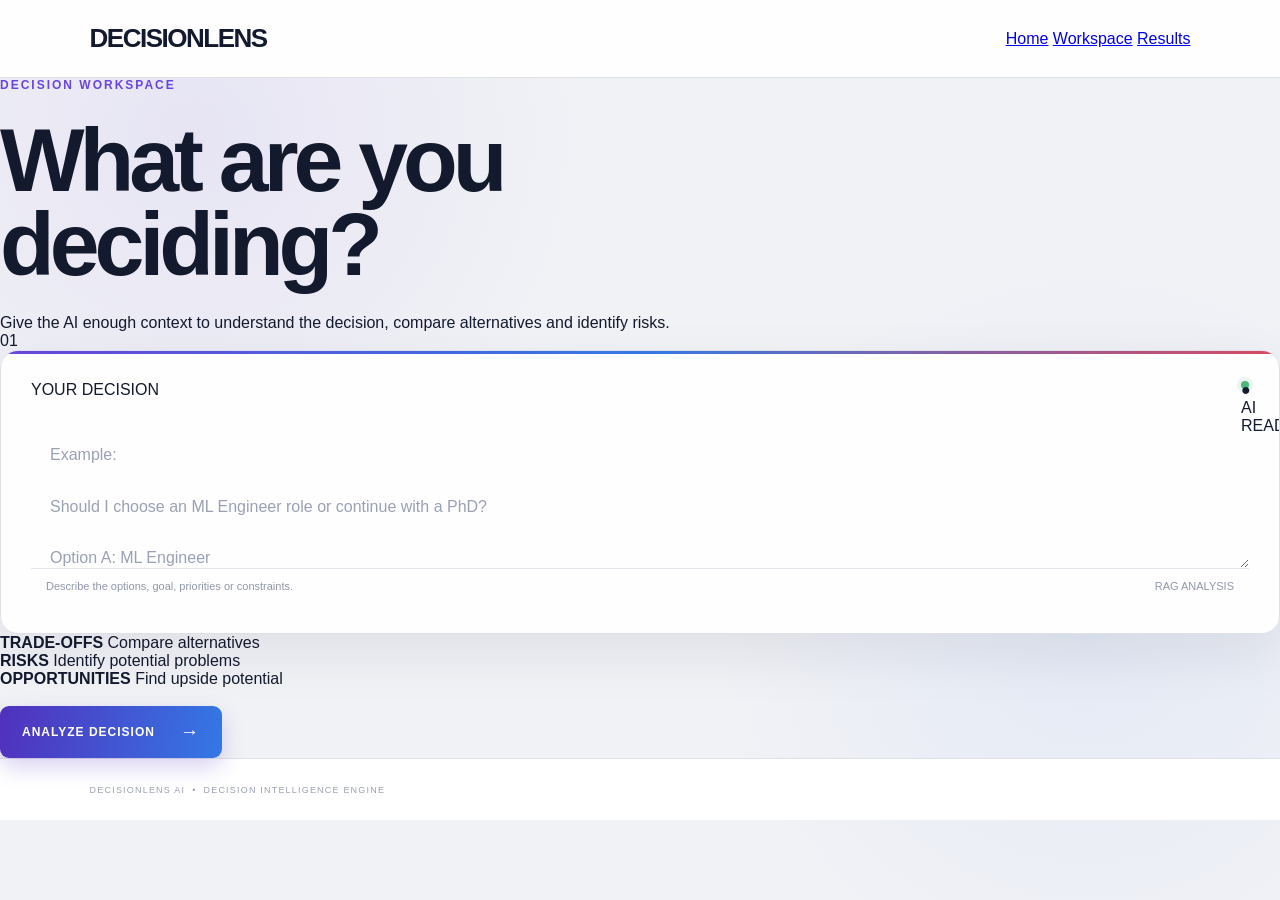
==== frontend/dashboard.html @ ddde876c "Create dashboard.html" ====
<!DOCTYPE html>
<html lang="en">
<head>
    <meta charset="UTF-8">
    <meta name="viewport" content="width=device-width, initial-scale=1.0">
    <title>Decision Workspace | DecisionLens</title>
    <link rel="stylesheet" href="style.css">
</head>

<body>

<nav class="navbar">
    <div class="brand">
        DECISION<span>LENS</span>
    </div>

    <div class="navlinks">
        <a href="/">Home</a>
        <a class="active" href="dashboard.html">Workspace</a>
        <a href="result.html">Results</a>
    </div>
</nav>


<main class="workspace">

    <div class="page-heading">
        <div>
            <div class="eyebrow">DECISION WORKSPACE</div>
            <h1>What are you deciding?</h1>
            <p>
                Give the AI enough context to understand the decision,
                compare alternatives and identify risks.
            </p>
        </div>

        <div class="step">
            01
        </div>
    </div>


    <div class="decision-card">

        <div class="card-top">
            <span>YOUR DECISION</span>
            <span class="status-dot">● AI READY</span>
        </div>

        <textarea
            id="decisionInput"
            placeholder="Example:

Should I choose an ML Engineer role or continue with a PhD?

Option A: ML Engineer
Option B: PhD

Goal: Long-term career growth
Priority: Salary + research opportunities
Constraint: Location"
        ></textarea>

        <div class="input-footer">
            <span>
                Describe the options, goal, priorities or constraints.
            </span>

            <span>
                RAG ANALYSIS
            </span>
        </div>

    </div>


    <div class="analysis-options">

        <div class="mini-card">
            <strong>TRADE-OFFS</strong>
            <span>Compare alternatives</span>
        </div>

        <div class="mini-card">
            <strong>RISKS</strong>
            <span>Identify potential problems</span>
        </div>

        <div class="mini-card">
            <strong>OPPORTUNITIES</strong>
            <span>Find upside potential</span>
        </div>

    </div>


    <button id="analyzeBtn" class="analyze-btn">
        <span id="btnText">ANALYZE DECISION</span>
        <span class="arrow">→</span>
    </button>

    <div id="errorBox" class="error-box"></div>

</main>


<footer>
    DECISIONLENS AI <span>•</span> DECISION INTELLIGENCE ENGINE
</footer>


<script src="script.js"></script>

</body>
</html>
---- frontend/style.css ----
/* =========================================================
   DECISIONLENS AI
   DECISION INTELLIGENCE INTERFACE
========================================================= */

* {
    margin: 0;
    padding: 0;
    box-sizing: border-box;
}

:root {

    --ink: #141a2e;
    --ink-soft: #30384f;

    --purple: #6946d9;
    --purple-dark: #5130bd;

    --blue: #3478e5;
    --blue-light: #5d91ec;

    --red: #d84a62;

    --white: #ffffff;

    --bg: #f1f2f6;
    --bg-soft: #f7f7fa;

    --border: #dfe1e8;
    --muted: #7c8499;

}


/* =========================================================
   BODY
========================================================= */

body {

    min-height: 100vh;

    background:
        radial-gradient(
            circle at 15% 15%,
            rgba(105, 70, 217, 0.08),
            transparent 30%
        ),
        radial-gradient(
            circle at 85% 70%,
            rgba(52, 120, 229, 0.07),
            transparent 30%
        ),
        var(--bg);

    color: var(--ink);

    font-family:
        Inter,
        -apple-system,
        BlinkMacSystemFont,
        "Segoe UI",
        Arial,
        sans-serif;

}


/* =========================================================
   NAVBAR
========================================================= */

.navbar {

    height: 78px;

    display: flex;

    align-items: center;

    justify-content: space-between;

    padding: 0 7%;

    background: rgba(255,255,255,0.96);

    border-bottom: 1px solid var(--border);

}


.brand {

    font-size: 26px;

    font-weight: 900;

    letter-spacing: -1.5px;

}


.brand-dark {
    color: var(--ink);
}

.brand-purple {
    color: var(--purple);
}


.nav-status {

    display: flex;

    align-items: center;

    gap: 9px;

    font-size: 11px;

    font-weight: 700;

    letter-spacing: 1.5px;

    color: var(--muted);

}


.status-dot {

    width: 8px;
    height: 8px;

    border-radius: 50%;

    background: #4db87a;

    box-shadow:
        0 0 0 4px rgba(77,184,122,0.12);

}


/* =========================================================
   HERO
========================================================= */

.hero {

    min-height: calc(100vh - 140px);

    padding: 72px 7% 80px;

}


.hero-content {

    max-width: 1120px;

    margin: auto;

}


/* =========================================================
   EYEBROW
========================================================= */

.eyebrow {

    display: flex;

    align-items: center;

    gap: 12px;

    color: var(--purple);

    font-size: 12px;

    font-weight: 800;

    letter-spacing: 2px;

    margin-bottom: 26px;

}


.eyebrow-line {

    width: 24px;
    height: 2px;

    background: linear-gradient(
        90deg,
        var(--blue),
        var(--purple)
    );

}


/* =========================================================
   HERO TITLE
========================================================= */

h1 {

    font-size: clamp(58px, 7vw, 92px);

    line-height: 0.94;

    letter-spacing: -5px;

    font-weight: 900;

    max-width: 800px;

    margin-bottom: 28px;

}


h1 span {

    display: block;

    background:
        linear-gradient(
            100deg,
            var(--purple),
            var(--blue)
        );

    -webkit-background-clip: text;
    background-clip: text;

    color: transparent;

}


/* =========================================================
   DESCRIPTION
========================================================= */

.hero-description {

    max-width: 720px;

    font-size: 17px;

    line-height: 1.7;

    color: #697289;

    margin-bottom: 42px;

}


/* =========================================================
   DECISION CARD
========================================================= */

.decision-card {

    background: rgba(255,255,255,0.96);

    border: 1px solid var(--border);

    border-radius: 18px;

    padding: 30px;

    box-shadow:
        0 20px 55px rgba(24, 29, 48, 0.08);

    position: relative;

    overflow: hidden;

}


.decision-card::before {

    content: "";

    position: absolute;

    left: 0;
    top: 0;

    width: 100%;
    height: 3px;

    background:
        linear-gradient(
            90deg,
            var(--purple),
            var(--blue),
            var(--red)
        );

}


/* =========================================================
   CARD TOP
========================================================= */

.card-top {

    display: flex;

    justify-content: space-between;

    align-items: flex-start;

    margin-bottom: 24px;

}


.card-label {

    color: var(--purple);

    font-size: 10px;

    font-weight: 800;

    letter-spacing: 1.8px;

    margin-bottom: 7px;

}


.card-top h2 {

    font-size: 24px;

    letter-spacing: -0.6px;

}


.card-index {

    font-family: monospace;

    font-size: 13px;

    font-weight: 700;

    color: var(--blue);

    background: #eef3ff;

    padding: 8px 11px;

    border-radius: 7px;

}


/* =========================================================
   INPUT
========================================================= */

.input-wrapper {

    border: 1px solid #d8dbe5;

    border-radius: 12px;

    background: #fafafd;

    transition: 0.25s ease;

}


.input-wrapper:focus-within {

    border-color: var(--purple);

    box-shadow:
        0 0 0 4px rgba(105,70,217,0.09);

}


textarea {

    display: block;

    width: 100%;

    min-height: 145px;

    resize: vertical;

    border: none;

    outline: none;

    background: transparent;

    padding: 19px;

    color: var(--ink);

    font-family: inherit;

    font-size: 16px;

    line-height: 1.6;

}


textarea::placeholder {

    color: #9aa1b3;

}


.input-footer {

    display: flex;

    justify-content: space-between;

    align-items: center;

    padding: 11px 15px;

    border-top: 1px solid #e5e6ec;

    color: #9198aa;

    font-size: 11px;

}


.char-count {

    color: var(--purple);

    font-weight: 800;

    letter-spacing: 1px;

}


/* =========================================================
   ANALYZE BUTTON
========================================================= */

.analyze-btn {

    margin-top: 18px;

    border: none;

    border-radius: 9px;

    padding: 15px 22px;

    min-width: 190px;

    display: inline-flex;

    align-items: center;

    justify-content: space-between;

    gap: 25px;

    cursor: pointer;

    color: white;

    background:
        linear-gradient(
            100deg,
            var(--purple-dark),
            var(--blue)
        );

    font-size: 12px;

    font-weight: 800;

    letter-spacing: 1px;

    box-shadow:
        0 9px 22px rgba(81,48,189,0.22);

    transition:
        transform 0.2s ease,
        box-shadow 0.2s ease;

}


.analyze-btn:hover {

    transform: translateY(-2px);

    box-shadow:
        0 14px 30px rgba(81,48,189,0.3);

}


.analyze-btn .arrow {

    font-size: 19px;

    transition: transform 0.2s ease;

}


.analyze-btn:hover .arrow {

    transform: translateX(4px);

}


.analyze-btn.loading {

    opacity: 0.75;

    pointer-events: none;

}


/* =========================================================
   QUICK EXAMPLES
========================================================= */

.examples {

    display: flex;

    align-items: center;

    flex-wrap: wrap;

    gap: 8px;

    margin-top: 21px;

}


.examples-label {

    color: #8a91a2;

    font-size: 10px;

    font-weight: 800;

    letter-spacing: 1.2px;

    margin-right: 5px;

}


.examples button {

    border: 1px solid #dadce5;

    background: #f8f8fb;

    color: #4f566b;

    padding: 8px 12px;

    border-radius: 7px;

    cursor: pointer;

    font-family: inherit;

    font-size: 11px;

    font-weight: 600;

    transition: 0.2s ease;

}


.examples button:hover {

    border-color: var(--purple);

    color: var(--purple);

    background: #f4f0ff;

}


/* =========================================================
   CAPABILITIES
========================================================= */

.capabilities {

    display: grid;

    grid-template-columns:
        repeat(3, 1fr);

    gap: 15px;

    margin-top: 18px;

}


.capability {

    background: rgba(255,255,255,0.75);

    border: 1px solid var(--border);

    border-radius: 12px;

    padding: 19px;

    display: flex;

    gap: 15px;

    align-items: flex-start;

}


.cap-number {

    min-width: 34px;

    height: 34px;

    display: flex;

    align-items: center;

    justify-content: center;

    border-radius: 8px;

    background: #fff0f3;

    color: var(--red);

    font-size: 10px;

    font-weight: 800;

}


.cap-number.purple {

    background: #f0ebff;

    color: var(--purple);

}


.cap-number.blue {

    background: #eaf1ff;

    color: var(--blue);

}


.capability h3 {

    font-size: 11px;

    letter-spacing: 1px;

    margin-bottom: 5px;

}


.capability p {

    font-size: 12px;

    line-height: 1.5;

    color: #858c9d;

}


/* =========================================================
   FOOTER
========================================================= */

footer {

    min-height: 62px;

    border-top: 1px solid var(--border);

    background: #ffffff;

    padding: 0 7%;

    display: flex;

    align-items: center;

    gap: 7px;

    color: #9aa0b0;

    font-size: 9px;

    letter-spacing: 1.2px;

}


.footer-right {

    margin-left: auto;

    color: var(--purple);

    font-weight: 700;

}


/* =========================================================
   RESPONSIVE
========================================================= */

@media (max-width: 800px) {

    .navbar {

        padding: 0 5%;

    }

    .nav-status {

        display: none;

    }

    .hero {

        padding: 50px 5%;

    }

    h1 {

        font-size: 58px;

        letter-spacing: -3px;

    }

    .decision-card {

        padding: 20px;

    }

    .capabilities {

        grid-template-columns: 1fr;

    }

    footer {

        padding: 20px 5%;

        flex-wrap: wrap;

    }

    .footer-right {

        margin-left: 0;

        width: 100%;

    }

}


@media (max-width: 500px) {

    h1 {

        font-size: 48px;

    }

    .hero-description {

        font-size: 15px;

    }

    .card-top h2 {

        font-size: 20px;

    }

    .input-footer {

        display: none;

    }

}
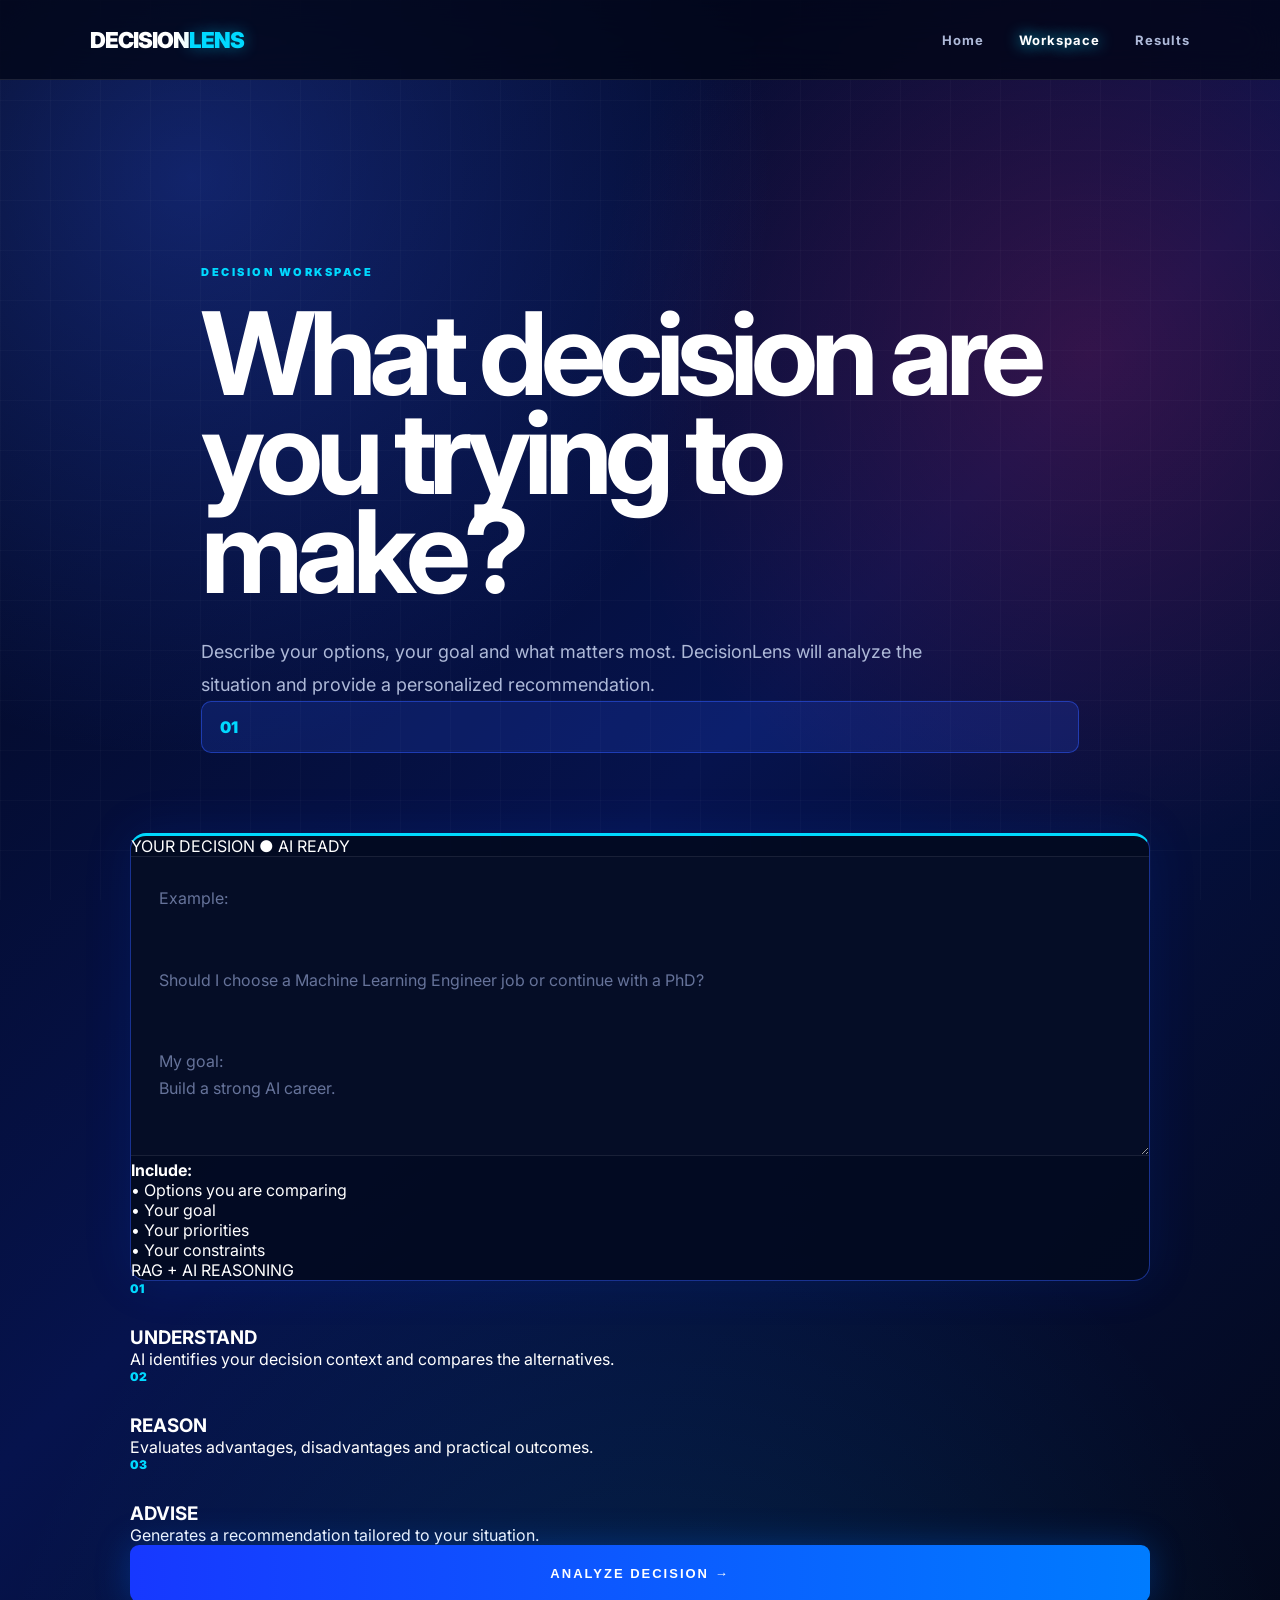
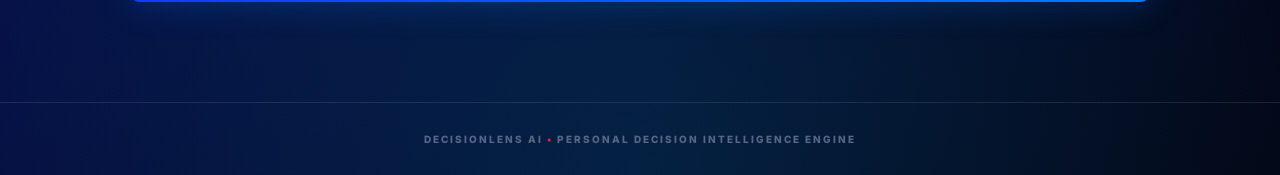
==== commit 0010b391: "Update dashboard.html" ====
--- a/frontend/dashboard.html
+++ b/frontend/dashboard.html
@@ -1,115 +1,340 @@
 <!DOCTYPE html>
 <html lang="en">
+
 <head>
-    <meta charset="UTF-8">
-    <meta name="viewport" content="width=device-width, initial-scale=1.0">
-    <title>Decision Workspace | DecisionLens</title>
-    <link rel="stylesheet" href="style.css">
+
+<meta charset="UTF-8">
+
+<meta name="viewport" content="width=device-width, initial-scale=1.0">
+
+<title>Decision Workspace | DecisionLens AI</title>
+
+<link rel="stylesheet" href="style.css">
+
 </head>
 
+
 <body>
 
+
 <nav class="navbar">
+
     <div class="brand">
         DECISION<span>LENS</span>
     </div>
 
+
     <div class="navlinks">
+
         <a href="/">Home</a>
-        <a class="active" href="dashboard.html">Workspace</a>
-        <a href="result.html">Results</a>
+
+        <a class="active" href="dashboard.html">
+            Workspace
+        </a>
+
+        <a href="result.html">
+            Results
+        </a>
+
     </div>
+
 </nav>
 
 
+
+
+
 <main class="workspace">
 
-    <div class="page-heading">
-        <div>
-            <div class="eyebrow">DECISION WORKSPACE</div>
-            <h1>What are you deciding?</h1>
-            <p>
-                Give the AI enough context to understand the decision,
-                compare alternatives and identify risks.
-            </p>
-        </div>
-
-        <div class="step">
-            01
-        </div>
-    </div>
-
-
-    <div class="decision-card">
-
-        <div class="card-top">
-            <span>YOUR DECISION</span>
-            <span class="status-dot">● AI READY</span>
-        </div>
-
-        <textarea
-            id="decisionInput"
-            placeholder="Example:
-
-Should I choose an ML Engineer role or continue with a PhD?
-
-Option A: ML Engineer
-Option B: PhD
-
-Goal: Long-term career growth
-Priority: Salary + research opportunities
-Constraint: Location"
-        ></textarea>
-
-        <div class="input-footer">
-            <span>
-                Describe the options, goal, priorities or constraints.
-            </span>
-
-            <span>
-                RAG ANALYSIS
-            </span>
-        </div>
-
-    </div>
-
-
-    <div class="analysis-options">
-
-        <div class="mini-card">
-            <strong>TRADE-OFFS</strong>
-            <span>Compare alternatives</span>
-        </div>
-
-        <div class="mini-card">
-            <strong>RISKS</strong>
-            <span>Identify potential problems</span>
-        </div>
-
-        <div class="mini-card">
-            <strong>OPPORTUNITIES</strong>
-            <span>Find upside potential</span>
-        </div>
-
-    </div>
-
-
-    <button id="analyzeBtn" class="analyze-btn">
-        <span id="btnText">ANALYZE DECISION</span>
-        <span class="arrow">→</span>
-    </button>
-
-    <div id="errorBox" class="error-box"></div>
+
+
+<section class="hero">
+
+
+<div>
+
+
+<div class="eyebrow">
+DECISION WORKSPACE
+</div>
+
+
+<h1>
+What decision are you trying to make?
+</h1>
+
+
+<p>
+Describe your options, your goal and what matters most.
+DecisionLens will analyze the situation and provide a personalized recommendation.
+</p>
+
+
+</div>
+
+
+
+<div class="step">
+
+01
+
+</div>
+
+
+</section>
+
+
+
+
+
+
+
+<section class="decision-card">
+
+
+<div class="card-header">
+
+
+<span>
+YOUR DECISION
+</span>
+
+
+<span class="ready">
+● AI READY
+</span>
+
+
+</div>
+
+
+
+
+
+<textarea
+
+id="decisionInput"
+
+placeholder="Example:
+
+
+Should I choose a Machine Learning Engineer job or continue with a PhD?
+
+
+My goal:
+Build a strong AI career.
+
+
+My priorities:
+Career growth, income, research opportunities.
+
+
+My constraints:
+Time, location, financial stability.
+
+
+OR
+
+
+Should I learn Python or Java for my career?
+
+"></textarea>
+
+
+
+
+
+<div class="input-guide">
+
+
+<div>
+
+<strong>
+Include:
+</strong>
+
+<br>
+
+• Options you are comparing
+
+<br>
+
+• Your goal
+
+<br>
+
+• Your priorities
+
+<br>
+
+• Your constraints
+
+
+</div>
+
+
+
+
+<div class="ai-tag">
+
+RAG + AI REASONING
+
+</div>
+
+
+
+</div>
+
+
+</section>
+
+
+
+
+
+
+
+
+
+<section class="analysis-grid">
+
+
+<div class="analysis-card">
+
+
+<div class="number">
+01
+</div>
+
+
+<h3>
+UNDERSTAND
+</h3>
+
+
+<p>
+AI identifies your decision context and compares the alternatives.
+</p>
+
+
+</div>
+
+
+
+
+
+<div class="analysis-card">
+
+
+<div class="number">
+02
+</div>
+
+
+<h3>
+REASON
+</h3>
+
+
+<p>
+Evaluates advantages, disadvantages and practical outcomes.
+</p>
+
+
+</div>
+
+
+
+
+
+<div class="analysis-card">
+
+
+<div class="number">
+03
+</div>
+
+
+<h3>
+ADVISE
+</h3>
+
+
+<p>
+Generates a recommendation tailored to your situation.
+</p>
+
+
+</div>
+
+
+
+</section>
+
+
+
+
+
+
+
+
+<button 
+id="analyzeBtn"
+class="analyze-btn">
+
+
+<span id="btnText">
+ANALYZE DECISION
+</span>
+
+
+<span>
+→
+</span>
+
+
+</button>
+
+
+
+
+
+<div 
+id="errorBox"
+class="error-box">
+</div>
+
+
+
+
 
 </main>
 
 
+
+
+
+
+
 <footer>
-    DECISIONLENS AI <span>•</span> DECISION INTELLIGENCE ENGINE
+
+DECISIONLENS AI
+
+<span>
+•
+</span>
+
+PERSONAL DECISION INTELLIGENCE ENGINE
+
 </footer>
 
 
+
+
+
 <script src="script.js"></script>
 
+
 </body>
+
 </html>
--- a/frontend/style.css
+++ b/frontend/style.css
@@ -1,7 +1,4 @@
-/* =========================================================
-   DECISIONLENS AI
-   DECISION INTELLIGENCE INTERFACE
-========================================================= */
+@import url('https://fonts.googleapis.com/css2?family=Inter:wght@400;500;600;700;800;900&display=swap');
 
 * {
     margin: 0;
@@ -10,60 +7,78 @@
 }
 
 :root {
-
-    --ink: #141a2e;
-    --ink-soft: #30384f;
-
-    --purple: #6946d9;
-    --purple-dark: #5130bd;
-
-    --blue: #3478e5;
-    --blue-light: #5d91ec;
-
-    --red: #d84a62;
-
+    --blue: #071bff;
+    --electric: #315cff;
+    --cyan: #00d9ff;
+    --red: #ff1744;
     --white: #ffffff;
-
-    --bg: #f1f2f6;
-    --bg-soft: #f7f7fa;
-
-    --border: #dfe1e8;
-    --muted: #7c8499;
-
-}
-
-
-/* =========================================================
-   BODY
-========================================================= */
+    --dark: #030817;
+    --panel: rgba(7, 16, 45, 0.88);
+    --panel-light: rgba(12, 27, 67, 0.88);
+    --muted: #aeb9d8;
+    --muted2: #697699;
+    --green: #52ff9a;
+}
+
+html {
+    scroll-behavior: smooth;
+}
 
 body {
-
-    min-height: 100vh;
-
+    font-family: Inter, Arial, sans-serif;
     background:
         radial-gradient(
-            circle at 15% 15%,
-            rgba(105, 70, 217, 0.08),
+            circle at 15% 10%,
+            rgba(49, 92, 255, .32),
             transparent 30%
         ),
         radial-gradient(
-            circle at 85% 70%,
-            rgba(52, 120, 229, 0.07),
-            transparent 30%
+            circle at 85% 20%,
+            rgba(255, 23, 68, .18),
+            transparent 28%
         ),
-        var(--bg);
-
-    color: var(--ink);
-
-    font-family:
-        Inter,
-        -apple-system,
-        BlinkMacSystemFont,
-        "Segoe UI",
-        Arial,
-        sans-serif;
-
+        radial-gradient(
+            circle at 50% 100%,
+            rgba(0, 217, 255, .10),
+            transparent 35%
+        ),
+        linear-gradient(
+            135deg,
+            #020617,
+            #06134d 48%,
+            #030817
+        );
+
+    color: var(--white);
+    min-height: 100vh;
+    overflow-x: hidden;
+}
+
+
+/* =========================================================
+   BACKGROUND GRID
+========================================================= */
+
+body::before {
+    content: "";
+    position: fixed;
+    inset: 0;
+    pointer-events: none;
+
+    background-image:
+        linear-gradient(
+            rgba(255,255,255,.025) 1px,
+            transparent 1px
+        ),
+        linear-gradient(
+            90deg,
+            rgba(255,255,255,.025) 1px,
+            transparent 1px
+        );
+
+    background-size: 50px 50px;
+
+    z-index: -1;
 }
 
 
@@ -72,75 +87,63 @@
 ========================================================= */
 
 .navbar {
-
-    height: 78px;
+    height: 80px;
 
     display: flex;
-
+    justify-content: space-between;
     align-items: center;
 
-    justify-content: space-between;
-
     padding: 0 7%;
 
-    background: rgba(255,255,255,0.96);
-
-    border-bottom: 1px solid var(--border);
-
-}
-
+    border-bottom:
+        1px solid rgba(255,255,255,.10);
+
+    background:
+        rgba(2,6,23,.78);
+
+    backdrop-filter: blur(18px);
+
+    position: relative;
+    z-index: 10;
+}
 
 .brand {
-
-    font-size: 26px;
-
+    font-size: 22px;
     font-weight: 900;
-
-    letter-spacing: -1.5px;
-
-}
-
-
-.brand-dark {
-    color: var(--ink);
-}
-
-.brand-purple {
-    color: var(--purple);
-}
-
-
-.nav-status {
-
+    letter-spacing: -1px;
+}
+
+.brand span {
+    color: var(--cyan);
+
+    text-shadow:
+        0 0 15px rgba(0,217,255,.45);
+}
+
+.navlinks {
     display: flex;
-
-    align-items: center;
-
-    gap: 9px;
-
-    font-size: 11px;
-
+    gap: 35px;
+}
+
+.navlinks a {
+    color: #aeb9d8;
+
+    text-decoration: none;
+
+    font-size: 13px;
     font-weight: 700;
 
-    letter-spacing: 1.5px;
-
-    color: var(--muted);
-
-}
-
-
-.status-dot {
-
-    width: 8px;
-    height: 8px;
-
-    border-radius: 50%;
-
-    background: #4db87a;
-
-    box-shadow:
-        0 0 0 4px rgba(77,184,122,0.12);
-
+    letter-spacing: 1px;
+
+    transition: .25s;
+}
+
+.navlinks a:hover,
+.navlinks a.active {
+    color: white;
+
+    text-shadow:
+        0 0 15px var(--cyan);
 }
 
 
@@ -149,318 +152,467 @@
 ========================================================= */
 
 .hero {
-
-    min-height: calc(100vh - 140px);
-
-    padding: 72px 7% 80px;
-
-}
-
-
-.hero-content {
-
-    max-width: 1120px;
-
+    max-width: 1200px;
     margin: auto;
 
+    padding:
+        110px 7% 80px;
+}
+
+.hero-badge,
+.eyebrow,
+.section-label {
+    color: var(--cyan);
+
+    font-size: 11px;
+    font-weight: 900;
+
+    letter-spacing: 2.5px;
+}
+
+.hero h1 {
+    font-size:
+        clamp(65px, 9vw, 125px);
+
+    line-height: .86;
+
+    letter-spacing: -7px;
+
+    margin:
+        25px 0 35px;
+}
+
+.hero h1 span {
+    color: var(--electric);
+
+    text-shadow:
+        0 0 35px rgba(49,92,255,.5);
+}
+
+.hero p {
+    max-width: 760px;
+
+    color: var(--muted);
+
+    font-size: 18px;
+    line-height: 1.8;
+}
+
+.hero-buttons {
+    display: flex;
+    gap: 15px;
+
+    margin-top: 45px;
 }
 
 
 /* =========================================================
-   EYEBROW
+   BUTTONS
 ========================================================= */
 
-.eyebrow {
-
-    display: flex;
+.primary-btn,
+.secondary-btn {
+    display: inline-flex;
 
     align-items: center;
-
-    gap: 12px;
-
-    color: var(--purple);
-
+    justify-content: center;
+
+    text-decoration: none;
+
+    padding:
+        17px 28px;
+
+    font-weight: 900;
     font-size: 12px;
 
-    font-weight: 800;
-
-    letter-spacing: 2px;
-
-    margin-bottom: 26px;
-
-}
-
-
-.eyebrow-line {
-
-    width: 24px;
-    height: 2px;
-
-    background: linear-gradient(
-        90deg,
-        var(--blue),
-        var(--purple)
-    );
-
-}
-
-
-/* =========================================================
-   HERO TITLE
-========================================================= */
-
-h1 {
-
-    font-size: clamp(58px, 7vw, 92px);
-
-    line-height: 0.94;
-
-    letter-spacing: -5px;
-
-    font-weight: 900;
-
-    max-width: 800px;
-
-    margin-bottom: 28px;
-
-}
-
-
-h1 span {
-
-    display: block;
-
-    background:
-        linear-gradient(
-            100deg,
-            var(--purple),
-            var(--blue)
-        );
-
-    -webkit-background-clip: text;
-    background-clip: text;
-
-    color: transparent;
-
-}
-
-
-/* =========================================================
-   DESCRIPTION
-========================================================= */
-
-.hero-description {
-
-    max-width: 720px;
-
-    font-size: 17px;
-
-    line-height: 1.7;
-
-    color: #697289;
-
-    margin-bottom: 42px;
-
-}
-
-
-/* =========================================================
-   DECISION CARD
-========================================================= */
-
-.decision-card {
-
-    background: rgba(255,255,255,0.96);
-
-    border: 1px solid var(--border);
-
-    border-radius: 18px;
-
-    padding: 30px;
-
-    box-shadow:
-        0 20px 55px rgba(24, 29, 48, 0.08);
-
-    position: relative;
-
-    overflow: hidden;
-
-}
-
-
-.decision-card::before {
-
-    content: "";
-
-    position: absolute;
-
-    left: 0;
-    top: 0;
-
-    width: 100%;
-    height: 3px;
-
+    letter-spacing: 1.5px;
+
+    border-radius: 8px;
+
+    transition: .25s;
+}
+
+.primary-btn {
     background:
         linear-gradient(
             90deg,
-            var(--purple),
-            var(--blue),
-            var(--red)
+            #183cff,
+            #008dff
         );
 
+    color: white;
+
+    box-shadow:
+        0 0 30px
+        rgba(0,110,255,.35);
+}
+
+.primary-btn:hover {
+    transform:
+        translateY(-3px);
+
+    box-shadow:
+        0 0 40px
+        rgba(0,160,255,.6);
+}
+
+.secondary-btn {
+    border:
+        1px solid
+        rgba(255,255,255,.2);
+
+    color: white;
+
+    background:
+        rgba(255,255,255,.04);
+}
+
+.secondary-btn:hover {
+    border-color:
+        var(--cyan);
+
+    color:
+        var(--cyan);
+
+    box-shadow:
+        0 0 20px
+        rgba(0,217,255,.12);
 }
 
 
 /* =========================================================
-   CARD TOP
+   FEATURES
 ========================================================= */
 
+.features {
+    max-width: 1200px;
+    margin: auto;
+
+    padding:
+        20px 7% 100px;
+
+    display: grid;
+
+    grid-template-columns:
+        repeat(3,1fr);
+
+    gap: 20px;
+}
+
+.feature-card,
+.mini-card,
+.result-card,
+.recommendation,
+.evidence {
+    background:
+        var(--panel);
+
+    border:
+        1px solid
+        rgba(255,255,255,.12);
+
+    border-radius:
+        16px;
+
+    box-shadow:
+        0 20px 60px
+        rgba(0,0,0,.25);
+
+    backdrop-filter:
+        blur(12px);
+}
+
+.feature-card {
+    padding: 30px;
+
+    transition:
+        .25s;
+}
+
+.feature-card:hover {
+    border-color:
+        var(--cyan);
+
+    transform:
+        translateY(-5px);
+
+    box-shadow:
+        0 20px 60px
+        rgba(0,150,255,.15);
+}
+
+.number,
+.result-number {
+    font-size: 12px;
+    font-weight: 900;
+
+    color:
+        var(--cyan);
+
+    margin-bottom: 30px;
+}
+
+.number.red,
+.result-number.red {
+    color:
+        var(--red);
+}
+
+.feature-card h3 {
+    font-size: 21px;
+
+    margin-bottom: 12px;
+}
+
+.feature-card p {
+    color:
+        var(--muted);
+
+    line-height: 1.7;
+}
+
+
+/* =========================================================
+   WORKSPACE / RESULTS CONTAINER
+========================================================= */
+
+.workspace,
+.results {
+    max-width: 1200px;
+    margin: auto;
+
+    padding:
+        75px 7% 100px;
+}
+
+.page-heading,
+.report-header {
+    display: flex;
+
+    justify-content:
+        space-between;
+
+    align-items:
+        flex-start;
+
+    margin-bottom:
+        35px;
+}
+
+.page-heading h1,
+.report-header h1 {
+    font-size: 48px;
+
+    margin:
+        12px 0;
+
+    letter-spacing:
+        -2px;
+}
+
+.page-heading p,
+.report-header p {
+    color:
+        var(--muted);
+
+    max-width:
+        700px;
+
+    line-height:
+        1.7;
+}
+
+.step {
+    padding:
+        15px 18px;
+
+    border-radius:
+        10px;
+
+    background:
+        rgba(49,92,255,.18);
+
+    border:
+        1px solid
+        rgba(49,92,255,.5);
+
+    color:
+        var(--cyan);
+
+    font-weight:
+        900;
+}
+
+
+/* =========================================================
+   INPUT CARD
+========================================================= */
+
+.decision-card {
+    border:
+        1px solid
+        rgba(49,92,255,.5);
+
+    border-top:
+        3px solid
+        var(--cyan);
+
+    border-radius:
+        16px;
+
+    background:
+        rgba(3,10,32,.92);
+
+    box-shadow:
+        0 0 50px
+        rgba(0,70,255,.12);
+}
+
+.card-top,
+.input-footer {
+    display:
+        flex;
+
+    justify-content:
+        space-between;
+
+    padding:
+        20px 24px;
+
+    font-size:
+        10px;
+
+    font-weight:
+        900;
+
+    letter-spacing:
+        1.8px;
+}
+
 .card-top {
-
-    display: flex;
-
-    justify-content: space-between;
-
-    align-items: flex-start;
-
-    margin-bottom: 24px;
-
-}
-
-
-.card-label {
-
-    color: var(--purple);
-
-    font-size: 10px;
-
-    font-weight: 800;
-
-    letter-spacing: 1.8px;
-
-    margin-bottom: 7px;
-
-}
-
-
-.card-top h2 {
-
-    font-size: 24px;
-
-    letter-spacing: -0.6px;
-
-}
-
-
-.card-index {
-
-    font-family: monospace;
-
-    font-size: 13px;
-
-    font-weight: 700;
-
-    color: var(--blue);
-
-    background: #eef3ff;
-
-    padding: 8px 11px;
-
-    border-radius: 7px;
-
+    color:
+        var(--cyan);
+}
+
+.status-dot {
+    color:
+        var(--green);
+}
+
+textarea {
+    width:
+        100%;
+
+    height:
+        300px;
+
+    resize:
+        vertical;
+
+    background:
+        #050d26;
+
+    border:
+        0;
+
+    border-top:
+        1px solid
+        rgba(255,255,255,.08);
+
+    border-bottom:
+        1px solid
+        rgba(255,255,255,.08);
+
+    outline:
+        none;
+
+    padding:
+        28px;
+
+    color:
+        white;
+
+    font-family:
+        inherit;
+
+    font-size:
+        16px;
+
+    line-height:
+        1.7;
+}
+
+textarea:focus {
+    box-shadow:
+        inset 0 0 25px
+        rgba(0,217,255,.05);
+}
+
+textarea::placeholder {
+    color:
+        #66739a;
+}
+
+.input-footer {
+    color:
+        #697699;
+}
+
+.input-footer span:last-child {
+    color:
+        var(--electric);
 }
 
 
 /* =========================================================
-   INPUT
+   OPTIONS
 ========================================================= */
 
-.input-wrapper {
-
-    border: 1px solid #d8dbe5;
-
-    border-radius: 12px;
-
-    background: #fafafd;
-
-    transition: 0.25s ease;
-
-}
-
-
-.input-wrapper:focus-within {
-
-    border-color: var(--purple);
-
-    box-shadow:
-        0 0 0 4px rgba(105,70,217,0.09);
-
-}
-
-
-textarea {
-
-    display: block;
-
-    width: 100%;
-
-    min-height: 145px;
-
-    resize: vertical;
-
-    border: none;
-
-    outline: none;
-
-    background: transparent;
-
-    padding: 19px;
-
-    color: var(--ink);
-
-    font-family: inherit;
-
-    font-size: 16px;
-
-    line-height: 1.6;
-
-}
-
-
-textarea::placeholder {
-
-    color: #9aa1b3;
-
-}
-
-
-.input-footer {
-
-    display: flex;
-
-    justify-content: space-between;
-
-    align-items: center;
-
-    padding: 11px 15px;
-
-    border-top: 1px solid #e5e6ec;
-
-    color: #9198aa;
-
-    font-size: 11px;
-
-}
-
-
-.char-count {
-
-    color: var(--purple);
-
-    font-weight: 800;
-
-    letter-spacing: 1px;
-
+.analysis-options {
+    display:
+        grid;
+
+    grid-template-columns:
+        repeat(3,1fr);
+
+    gap:
+        15px;
+
+    margin:
+        20px 0;
+}
+
+.mini-card {
+    padding:
+        20px;
+
+    display:
+        flex;
+
+    flex-direction:
+        column;
+
+    gap:
+        8px;
+}
+
+.mini-card strong {
+    font-size:
+        11px;
+
+    color:
+        var(--cyan);
+
+    letter-spacing:
+        1px;
+}
+
+.mini-card span {
+    color:
+        var(--muted);
+
+    font-size:
+        13px;
 }
 
 
@@ -469,256 +621,930 @@
 ========================================================= */
 
 .analyze-btn {
-
-    margin-top: 18px;
-
-    border: none;
-
-    border-radius: 9px;
-
-    padding: 15px 22px;
-
-    min-width: 190px;
-
-    display: inline-flex;
-
-    align-items: center;
-
-    justify-content: space-between;
-
-    gap: 25px;
-
-    cursor: pointer;
-
-    color: white;
+    width:
+        100%;
+
+    border:
+        0;
+
+    padding:
+        21px;
+
+    border-radius:
+        9px;
+
+    cursor:
+        pointer;
+
+    color:
+        white;
 
     background:
         linear-gradient(
-            100deg,
-            var(--purple-dark),
-            var(--blue)
+            90deg,
+            #1738ff,
+            #007cff
         );
 
-    font-size: 12px;
-
-    font-weight: 800;
-
-    letter-spacing: 1px;
+    font-weight:
+        900;
+
+    letter-spacing:
+        2px;
+
+    font-size:
+        13px;
 
     box-shadow:
-        0 9px 22px rgba(81,48,189,0.22);
+        0 0 35px
+        rgba(0,110,255,.3);
 
     transition:
-        transform 0.2s ease,
-        box-shadow 0.2s ease;
-
-}
-
+        .25s;
+}
 
 .analyze-btn:hover {
-
-    transform: translateY(-2px);
-
     box-shadow:
-        0 14px 30px rgba(81,48,189,0.3);
-
-}
-
-
-.analyze-btn .arrow {
-
-    font-size: 19px;
-
-    transition: transform 0.2s ease;
-
-}
-
-
-.analyze-btn:hover .arrow {
-
-    transform: translateX(4px);
-
-}
-
+        0 0 50px
+        rgba(0,200,255,.5);
+
+    transform:
+        translateY(-2px);
+}
 
 .analyze-btn.loading {
-
-    opacity: 0.75;
-
-    pointer-events: none;
-
+    opacity:
+        .75;
+
+    cursor:
+        wait;
+}
+
+.arrow {
+    margin-left:
+        20px;
+
+    font-size:
+        20px;
+}
+
+.error-box {
+    display:
+        none;
+
+    margin-top:
+        15px;
+
+    padding:
+        15px;
+
+    border:
+        1px solid
+        var(--red);
+
+    border-radius:
+        8px;
+
+    color:
+        #ff718e;
+
+    background:
+        rgba(255,23,68,.08);
 }
 
 
 /* =========================================================
-   QUICK EXAMPLES
+   RESULT HEADER
 ========================================================= */
 
-.examples {
-
-    display: flex;
-
-    align-items: center;
-
-    flex-wrap: wrap;
-
-    gap: 8px;
-
-    margin-top: 21px;
-
-}
-
-
-.examples-label {
-
-    color: #8a91a2;
-
-    font-size: 10px;
-
-    font-weight: 800;
-
-    letter-spacing: 1.2px;
-
-    margin-right: 5px;
-
-}
-
-
-.examples button {
-
-    border: 1px solid #dadce5;
-
-    background: #f8f8fb;
-
-    color: #4f566b;
-
-    padding: 8px 12px;
-
-    border-radius: 7px;
-
-    cursor: pointer;
-
-    font-family: inherit;
-
-    font-size: 11px;
-
-    font-weight: 600;
-
-    transition: 0.2s ease;
-
-}
-
-
-.examples button:hover {
-
-    border-color: var(--purple);
-
-    color: var(--purple);
-
-    background: #f4f0ff;
-
+.report-header {
+    position:
+        relative;
+
+    padding-bottom:
+        25px;
+
+    border-bottom:
+        1px solid
+        rgba(255,255,255,.08);
+}
+
+.report-header h1 {
+    font-size:
+        clamp(38px,5vw,58px);
+
+    line-height:
+        1;
+
+    background:
+        linear-gradient(
+            90deg,
+            #ffffff,
+            #bcd7ff
+        );
+
+    -webkit-background-clip:
+        text;
+
+    -webkit-text-fill-color:
+        transparent;
+}
+
+.report-header p {
+    max-width:
+        760px;
+
+    margin-top:
+        15px;
+
+    font-size:
+        14px;
+
+    line-height:
+        1.8;
+
+    word-break:
+        break-word;
 }
 
 
 /* =========================================================
-   CAPABILITIES
+   CONFIDENCE
 ========================================================= */
 
-.capabilities {
-
-    display: grid;
+.confidence {
+    min-width:
+        160px;
+
+    padding:
+        20px;
+
+    text-align:
+        right;
+
+    border:
+        1px solid
+        rgba(0,217,255,.15);
+
+    border-radius:
+        14px;
+
+    background:
+        rgba(0,217,255,.035);
+
+    box-shadow:
+        inset 0 0 30px
+        rgba(0,217,255,.025);
+}
+
+.confidence span {
+    display:
+        block;
+
+    color:
+        var(--muted);
+
+    font-size:
+        9px;
+
+    letter-spacing:
+        2px;
+
+    font-weight:
+        900;
+}
+
+.confidence strong {
+    color:
+        var(--cyan);
+
+    font-size:
+        38px;
+
+    text-shadow:
+        0 0 20px
+        rgba(0,217,255,.45);
+}
+
+
+/* =========================================================
+   RECOMMENDATION
+========================================================= */
+
+.recommendation {
+    padding:
+        35px;
+
+    margin-bottom:
+        20px;
+
+    border-top:
+        3px solid
+        var(--red);
+
+    position:
+        relative;
+
+    overflow:
+        hidden;
+}
+
+.recommendation::before {
+    content:
+        "";
+
+    position:
+        absolute;
+
+    top:
+        -100px;
+
+    right:
+        -100px;
+
+    width:
+        250px;
+
+    height:
+        250px;
+
+    border-radius:
+        50%;
+
+    background:
+        rgba(255,23,68,.08);
+
+    filter:
+        blur(40px);
+
+    pointer-events:
+        none;
+}
+
+.recommendation h2 {
+    font-size:
+        clamp(22px,3vw,34px);
+
+    margin:
+        15px 0;
+
+    line-height:
+        1.35;
+
+    position:
+        relative;
+}
+
+.recommendation p {
+    color:
+        var(--muted);
+
+    line-height:
+        1.8;
+
+    position:
+        relative;
+}
+
+.recommendation strong {
+    color:
+        var(--cyan);
+}
+
+
+/* =========================================================
+   WINNER / RECOMMENDED OPTION
+========================================================= */
+
+.recommended-option,
+.winner-box {
+    margin:
+        20px 0;
+
+    padding:
+        25px 28px;
+
+    border:
+        1px solid
+        rgba(0,217,255,.30);
+
+    border-left:
+        4px solid
+        var(--cyan);
+
+    border-radius:
+        14px;
+
+    background:
+        linear-gradient(
+            135deg,
+            rgba(0,217,255,.08),
+            rgba(49,92,255,.08)
+        );
+
+    box-shadow:
+        0 0 35px
+        rgba(0,217,255,.08);
+}
+
+.recommended-option small,
+.winner-box small {
+    display:
+        block;
+
+    color:
+        var(--cyan);
+
+    font-size:
+        9px;
+
+    font-weight:
+        900;
+
+    letter-spacing:
+        2px;
+
+    margin-bottom:
+        8px;
+}
+
+.recommended-option h2,
+.winner-box h2 {
+    margin:
+        0;
+
+    font-size:
+        30px;
+
+    color:
+        white;
+}
+
+.recommended-option .winner-score,
+.winner-box .winner-score {
+    color:
+        var(--cyan);
+
+    font-weight:
+        900;
+
+    font-size:
+        14px;
+}
+
+
+/* =========================================================
+   OPTION COMPARISON
+========================================================= */
+
+.option-comparison,
+#optionComparison {
+    display:
+        grid;
 
     grid-template-columns:
-        repeat(3, 1fr);
-
-    gap: 15px;
-
-    margin-top: 18px;
-
-}
-
-
-.capability {
-
-    background: rgba(255,255,255,0.75);
-
-    border: 1px solid var(--border);
-
-    border-radius: 12px;
-
-    padding: 19px;
-
-    display: flex;
-
-    gap: 15px;
-
-    align-items: flex-start;
-
-}
-
-
-.cap-number {
-
-    min-width: 34px;
-
-    height: 34px;
-
-    display: flex;
-
-    align-items: center;
-
-    justify-content: center;
-
-    border-radius: 8px;
-
-    background: #fff0f3;
-
-    color: var(--red);
-
-    font-size: 10px;
-
-    font-weight: 800;
-
-}
-
-
-.cap-number.purple {
-
-    background: #f0ebff;
-
-    color: var(--purple);
-
-}
-
-
-.cap-number.blue {
-
-    background: #eaf1ff;
-
-    color: var(--blue);
-
-}
-
-
-.capability h3 {
-
-    font-size: 11px;
-
-    letter-spacing: 1px;
-
-    margin-bottom: 5px;
-
-}
-
-
-.capability p {
-
-    font-size: 12px;
-
-    line-height: 1.5;
-
-    color: #858c9d;
-
+        repeat(2,1fr);
+
+    gap:
+        18px;
+
+    margin:
+        20px 0 30px;
+}
+
+.option-card {
+    padding:
+        24px;
+
+    border:
+        1px solid
+        rgba(255,255,255,.11);
+
+    border-radius:
+        15px;
+
+    background:
+        rgba(7,16,45,.78);
+
+    transition:
+        .25s;
+
+    position:
+        relative;
+
+    overflow:
+        hidden;
+}
+
+.option-card:hover {
+    transform:
+        translateY(-4px);
+
+    border-color:
+        rgba(49,92,255,.55);
+
+    box-shadow:
+        0 20px 50px
+        rgba(0,50,255,.15);
+}
+
+.option-card.winner {
+    border-color:
+        rgba(0,217,255,.55);
+
+    background:
+        linear-gradient(
+            145deg,
+            rgba(0,217,255,.09),
+            rgba(7,16,45,.9)
+        );
+
+    box-shadow:
+        0 0 35px
+        rgba(0,217,255,.12);
+}
+
+.option-card-top {
+    display:
+        flex;
+
+    align-items:
+        flex-start;
+
+    justify-content:
+        space-between;
+
+    gap:
+        15px;
+}
+
+.option-card h3 {
+    margin-top:
+        9px;
+
+    font-size:
+        20px;
+
+    line-height:
+        1.3;
+
+    word-break:
+        break-word;
+}
+
+.option-score {
+    text-align:
+        right;
+
+    white-space:
+        nowrap;
+}
+
+.option-score strong {
+    font-size:
+        34px;
+
+    color:
+        white;
+}
+
+.option-score span {
+    color:
+        var(--muted2);
+
+    font-size:
+        12px;
+}
+
+.winner-badge,
+.option-badge {
+    display:
+        inline-block;
+
+    padding:
+        5px 8px;
+
+    border-radius:
+        4px;
+
+    font-size:
+        8px;
+
+    font-weight:
+        900;
+
+    letter-spacing:
+        1px;
+}
+
+.winner-badge {
+    color:
+        #031016;
+
+    background:
+        var(--cyan);
+
+    box-shadow:
+        0 0 15px
+        rgba(0,217,255,.35);
+}
+
+.option-badge {
+    color:
+        var(--muted);
+
+    background:
+        rgba(255,255,255,.07);
+}
+
+.score-track {
+    height:
+        6px;
+
+    margin-top:
+        25px;
+
+    background:
+        rgba(255,255,255,.07);
+
+    border-radius:
+        20px;
+
+    overflow:
+        hidden;
+}
+
+.score-fill {
+    height:
+        100%;
+
+    border-radius:
+        inherit;
+
+    background:
+        linear-gradient(
+            90deg,
+            var(--blue),
+            var(--cyan)
+        );
+
+    box-shadow:
+        0 0 15px
+        rgba(0,217,255,.45);
+
+    transition:
+        width 1s ease;
+}
+
+.option-card:not(.winner)
+.score-fill {
+    background:
+        linear-gradient(
+            90deg,
+            #293c9d,
+            #315cff
+        );
+
+    box-shadow:
+        none;
+}
+
+.comparison-empty {
+    grid-column:
+        1 / -1;
+
+    padding:
+        25px;
+
+    text-align:
+        center;
+
+    color:
+        var(--muted);
+
+    border:
+        1px dashed
+        rgba(255,255,255,.15);
+
+    border-radius:
+        12px;
+}
+
+
+/* =========================================================
+   RESULT GRID
+========================================================= */
+
+.result-grid {
+    display:
+        grid;
+
+    grid-template-columns:
+        repeat(2,1fr);
+
+    gap:
+        20px;
+}
+
+.result-card {
+    padding:
+        30px;
+
+    transition:
+        .25s;
+
+    position:
+        relative;
+
+    overflow:
+        hidden;
+}
+
+.result-card::after {
+    content:
+        "";
+
+    position:
+        absolute;
+
+    width:
+        120px;
+
+    height:
+        120px;
+
+    right:
+        -70px;
+
+    bottom:
+        -70px;
+
+    border-radius:
+        50%;
+
+    background:
+        rgba(0,217,255,.05);
+
+    filter:
+        blur(25px);
+}
+
+.result-card:hover {
+    border-color:
+        rgba(49,92,255,.45);
+
+    transform:
+        translateY(-3px);
+}
+
+.result-card h3 {
+    font-size:
+        14px;
+
+    letter-spacing:
+        1.5px;
+
+    margin-bottom:
+        20px;
+}
+
+.result-card ul {
+    padding-left:
+        18px;
+}
+
+.result-card li {
+    color:
+        var(--muted);
+
+    margin-bottom:
+        12px;
+
+    line-height:
+        1.6;
+}
+
+.result-card li::marker {
+    color:
+        var(--cyan);
+}
+
+
+/* =========================================================
+   EVIDENCE
+========================================================= */
+
+.evidence {
+    padding:
+        30px;
+
+    margin-top:
+        20px;
+
+    border-top:
+        2px solid
+        rgba(0,217,255,.35);
+}
+
+.evidence-header {
+    display:
+        flex;
+
+    align-items:
+        center;
+
+    justify-content:
+        space-between;
+
+    gap:
+        20px;
+
+    margin-bottom:
+        10px;
+}
+
+.evidence-status {
+    color:
+        var(--muted);
+
+    font-size:
+        11px;
+
+    line-height:
+        1.6;
+
+    margin:
+        8px 0 15px;
+}
+
+.evidence-count {
+    color:
+        var(--cyan);
+
+    font-size:
+        9px;
+
+    font-weight:
+        900;
+
+    letter-spacing:
+        1.5px;
+}
+
+.evidence-item {
+    padding:
+        22px 0;
+
+    border-bottom:
+        1px solid
+        rgba(255,255,255,.10);
+}
+
+.evidence-item:last-child {
+    border-bottom:
+        0;
+}
+
+.evidence-item.empty {
+    padding:
+        22px;
+
+    border:
+        1px dashed
+        rgba(255,255,255,.12);
+
+    border-radius:
+        10px;
+
+    background:
+        rgba(255,255,255,.02);
+}
+
+.evidence-top {
+    display:
+        flex;
+
+    align-items:
+        center;
+
+    gap:
+        12px;
+}
+
+.evidence-index {
+    color:
+        var(--cyan);
+
+    font-size:
+        10px;
+
+    font-weight:
+        900;
+
+    letter-spacing:
+        1px;
+}
+
+.evidence-title {
+    flex:
+        1;
+}
+
+.evidence-item strong {
+    color:
+        white;
+}
+
+.evidence-item p {
+    color:
+        var(--muted);
+
+    line-height:
+        1.6;
+
+    margin-top:
+        9px;
+}
+
+.evidence-relevance {
+    color:
+        var(--green);
+
+    font-size:
+        8px;
+
+    font-weight:
+        900;
+
+    letter-spacing:
+        1px;
+
+    padding:
+        5px 8px;
+
+    border:
+        1px solid
+        rgba(82,255,154,.25);
+
+    border-radius:
+        4px;
+
+    background:
+        rgba(82,255,154,.05);
+}
+
+.matched-terms {
+    display:
+        flex;
+
+    flex-wrap:
+        wrap;
+
+    gap:
+        6px;
+
+    margin-top:
+        12px;
+}
+
+.matched-terms span {
+    padding:
+        5px 8px;
+
+    border-radius:
+        5px;
+
+    color:
+        var(--cyan);
+
+    background:
+        rgba(0,217,255,.06);
+
+    border:
+        1px solid
+        rgba(0,217,255,.12);
+
+    font-size:
+        9px;
+
+    font-weight:
+        700;
+}
+
+
+/* =========================================================
+   BOTTOM ACTIONS
+========================================================= */
+
+.bottom-actions {
+    display:
+        flex;
+
+    gap:
+        15px;
+
+    margin-top:
+        30px;
 }
 
 
@@ -727,37 +1553,76 @@
 ========================================================= */
 
 footer {
-
-    min-height: 62px;
-
-    border-top: 1px solid var(--border);
-
-    background: #ffffff;
-
-    padding: 0 7%;
-
-    display: flex;
-
-    align-items: center;
-
-    gap: 7px;
-
-    color: #9aa0b0;
-
-    font-size: 9px;
-
-    letter-spacing: 1.2px;
-
-}
-
-
-.footer-right {
-
-    margin-left: auto;
-
-    color: var(--purple);
-
-    font-weight: 700;
+    padding:
+        30px 7%;
+
+    border-top:
+        1px solid
+        rgba(255,255,255,.1);
+
+    text-align:
+        center;
+
+    color:
+        #596687;
+
+    font-size:
+        10px;
+
+    font-weight:
+        800;
+
+    letter-spacing:
+        2px;
+}
+
+footer span {
+    color:
+        var(--red);
+}
+
+
+/* =========================================================
+   ANIMATIONS
+========================================================= */
+
+.results > * {
+    animation:
+        fadeUp .55s ease both;
+}
+
+.results > *:nth-child(2) {
+    animation-delay:
+        .05s;
+}
+
+.results > *:nth-child(3) {
+    animation-delay:
+        .10s;
+}
+
+.results > *:nth-child(4) {
+    animation-delay:
+        .15s;
+}
+
+@keyframes fadeUp {
+
+    from {
+        opacity:
+            0;
+
+        transform:
+            translateY(15px);
+    }
+
+    to {
+        opacity:
+            1;
+
+        transform:
+            translateY(0);
+    }
 
 }
 
@@ -766,89 +1631,270 @@
    RESPONSIVE
 ========================================================= */
 
-@media (max-width: 800px) {
+@media(max-width:800px) {
 
     .navbar {
-
-        padding: 0 5%;
-
-    }
-
-    .nav-status {
-
-        display: none;
-
-    }
-
-    .hero {
-
-        padding: 50px 5%;
-
-    }
-
-    h1 {
-
-        font-size: 58px;
-
-        letter-spacing: -3px;
-
-    }
-
-    .decision-card {
-
-        padding: 20px;
-
-    }
-
-    .capabilities {
-
-        grid-template-columns: 1fr;
-
-    }
-
-    footer {
-
-        padding: 20px 5%;
-
-        flex-wrap: wrap;
-
-    }
-
-    .footer-right {
-
-        margin-left: 0;
-
+        padding:
+            0 5%;
+    }
+
+    .navlinks {
+        gap:
+            12px;
+    }
+
+    .navlinks a {
+        font-size:
+            10px;
+    }
+
+    .hero h1 {
+        font-size:
+            65px;
+
+        letter-spacing:
+            -4px;
+    }
+
+    .features,
+    .analysis-options,
+    .result-grid,
+    #optionComparison {
+        grid-template-columns:
+            1fr;
+    }
+
+    .page-heading,
+    .report-header {
+        flex-direction:
+            column;
+
+        gap:
+            20px;
+    }
+
+    .confidence {
+        text-align:
+            left;
+
+        width:
+            100%;
+    }
+
+    .report-header h1,
+    .page-heading h1 {
+        font-size:
+            38px;
+    }
+
+    .recommendation {
+        padding:
+            25px;
+    }
+
+    .recommendation h2 {
+        font-size:
+            24px;
+    }
+
+    .option-card-top {
+        flex-direction:
+            column;
+    }
+
+    .option-score {
+        text-align:
+            left;
+    }
+
+    .bottom-actions {
+        flex-direction:
+            column;
+    }
+
+    .bottom-actions a {
+        width:
+            100%;
+    }
+
+}
+
+
+@media(max-width:480px) {
+
+    .navbar {
+        height:
+            70px;
+    }
+
+    .brand {
+        font-size:
+            17px;
+    }
+
+    .navlinks {
+        gap:
+            8px;
+    }
+
+    .navlinks a {
+        font-size:
+            8px;
+    }
+
+    .workspace,
+    .results {
+        padding:
+            50px 5% 70px;
+    }
+
+    textarea {
+        height:
+            240px;
+
+        padding:
+            20px;
+    }
+
+    .result-card,
+    .evidence {
+        padding:
+            22px;
+    }
+
+    .confidence strong {
+        font-size:
+            32px;
+    }
+
+}
+/* ============================================================
+   DECISIONLENS RESULT UPGRADE
+   ============================================================ */
+
+.report-title span {
+    color: var(--electric);
+    text-shadow: 0 0 25px rgba(49,92,255,.45);
+}
+
+.confidence-box {
+    min-width: 190px;
+    padding: 25px;
+    border: 1px solid rgba(0,217,255,.3);
+    border-radius: 14px;
+    background: rgba(0,217,255,.04);
+    box-shadow: 0 0 35px rgba(0,217,255,.08);
+}
+
+.confidence-box span {
+    display: block;
+    color: var(--muted);
+    font-size: 9px;
+    letter-spacing: 2px;
+    font-weight: 900;
+}
+
+.confidence-box strong {
+    display: block;
+    margin: 8px 0;
+    color: var(--cyan);
+    font-size: 42px;
+    line-height: 1;
+}
+
+.confidence-box small {
+    color: #627095;
+    font-size: 8px;
+    letter-spacing: 1.5px;
+    font-weight: 800;
+}
+
+.recommendation-top {
+    display: flex;
+    justify-content: space-between;
+    align-items: center;
+}
+
+.live-indicator {
+    color: #52ff9a;
+    font-size: 9px;
+    font-weight: 900;
+    letter-spacing: 1.5px;
+}
+
+.live-indicator span {
+    display: inline-block;
+    width: 7px;
+    height: 7px;
+    margin-right: 7px;
+    border-radius: 50%;
+    background: #52ff9a;
+    box-shadow: 0 0 12px #52ff9a;
+}
+
+.card-heading {
+    display: flex;
+    align-items: flex-start;
+    gap: 18px;
+    margin-bottom: 25px;
+}
+
+.card-heading .result-number {
+    margin: 0;
+    font-size: 16px;
+}
+
+.card-label {
+    color: var(--cyan);
+    font-size: 8px;
+    font-weight: 900;
+    letter-spacing: 2px;
+    margin-bottom: 5px;
+}
+
+.red-label {
+    color: var(--red);
+}
+
+.evidence-header {
+    display: flex;
+    justify-content: space-between;
+    align-items: flex-end;
+    margin-bottom: 20px;
+}
+
+.evidence-header h2 {
+    margin-top: 8px;
+    font-size: 25px;
+}
+
+.evidence-status {
+    padding: 9px 13px;
+    border: 1px solid rgba(0,217,255,.25);
+    border-radius: 6px;
+    color: var(--cyan);
+    font-size: 8px;
+    font-weight: 900;
+    letter-spacing: 1.5px;
+}
+
+.evidence-title {
+    color: white;
+    font-weight: 800;
+    font-size: 14px;
+}
+
+@media(max-width:800px) {
+
+    .confidence-box {
         width: 100%;
-
-    }
-
-}
-
-
-@media (max-width: 500px) {
-
-    h1 {
-
-        font-size: 48px;
-
-    }
-
-    .hero-description {
-
-        font-size: 15px;
-
-    }
-
-    .card-top h2 {
-
-        font-size: 20px;
-
-    }
-
-    .input-footer {
-
-        display: none;
-
-    }
-
-}
+    }
+
+    .recommendation-top,
+    .evidence-header {
+        flex-direction: column;
+        align-items: flex-start;
+        gap: 15px;
+    }
+
+}
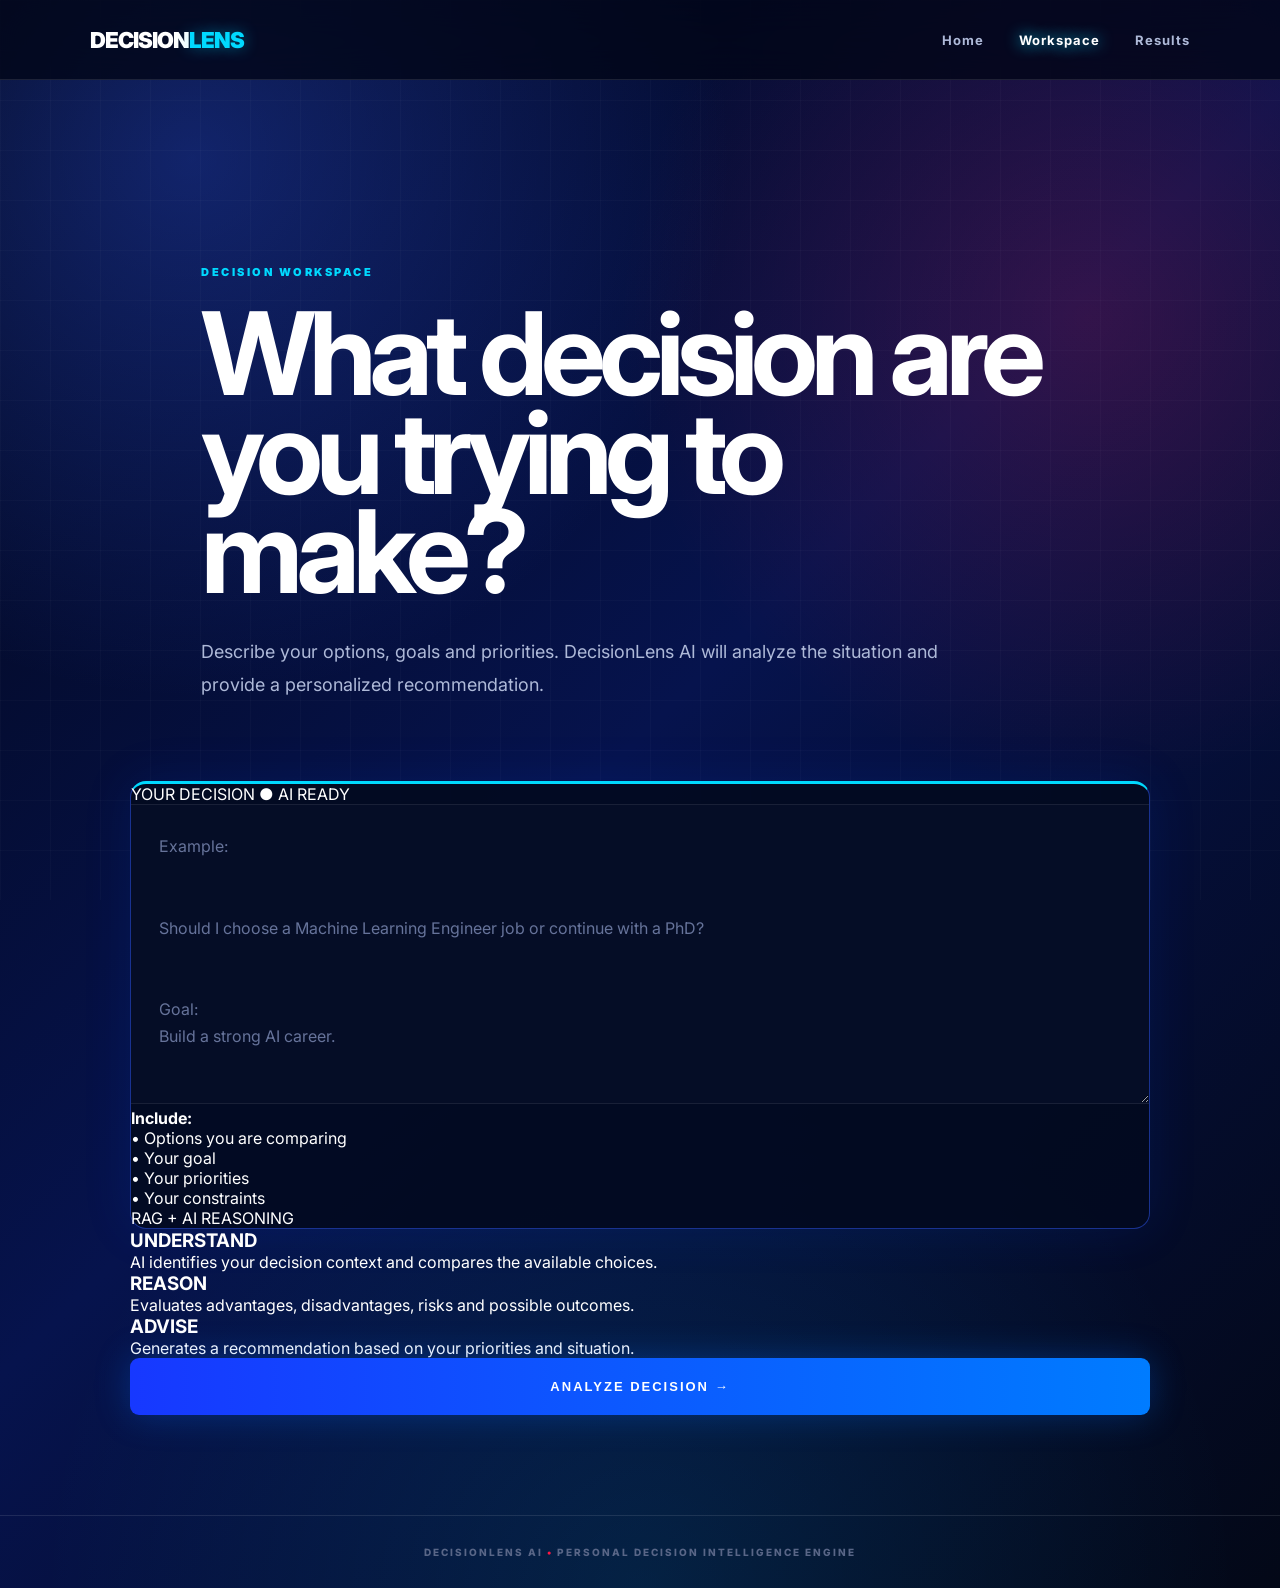
==== commit 265a3d71: "Update dashboard.html" ====
--- a/frontend/dashboard.html
+++ b/frontend/dashboard.html
@@ -19,39 +19,34 @@
 
 <nav class="navbar">
 
-    <div class="brand">
-        DECISION<span>LENS</span>
-    </div>
-
-
-    <div class="navlinks">
-
-        <a href="/">Home</a>
-
-        <a class="active" href="dashboard.html">
-            Workspace
-        </a>
-
-        <a href="result.html">
-            Results
-        </a>
-
-    </div>
+<div class="brand">
+DECISION<span>LENS</span>
+</div>
+
+
+<div class="navlinks">
+
+<a href="/">Home</a>
+
+<a class="active" href="dashboard.html">
+Workspace
+</a>
+
+<a href="result.html">
+Results
+</a>
+
+</div>
 
 </nav>
 
 
 
 
-
 <main class="workspace">
 
 
-
 <section class="hero">
-
-
-<div>
 
 
 <div class="eyebrow">
@@ -65,20 +60,9 @@
 
 
 <p>
-Describe your options, your goal and what matters most.
-DecisionLens will analyze the situation and provide a personalized recommendation.
-</p>
-
-
-</div>
-
-
-
-<div class="step">
-
-01
-
-</div>
+Describe your options, goals and priorities.
+DecisionLens AI will analyze the situation and provide a personalized recommendation.
+</p>
 
 
 </section>
@@ -87,13 +71,10 @@
 
 
 
-
-
 <section class="decision-card">
 
 
 <div class="card-header">
-
 
 <span>
 YOUR DECISION
@@ -121,15 +102,15 @@
 Should I choose a Machine Learning Engineer job or continue with a PhD?
 
 
-My goal:
+Goal:
 Build a strong AI career.
 
 
-My priorities:
+Priorities:
 Career growth, income, research opportunities.
 
 
-My constraints:
+Constraints:
 Time, location, financial stability.
 
 
@@ -182,7 +163,6 @@
 </div>
 
 
-
 </div>
 
 
@@ -194,17 +174,11 @@
 
 
 
-
-
 <section class="analysis-grid">
 
 
+
 <div class="analysis-card">
-
-
-<div class="number">
-01
-</div>
 
 
 <h3>
@@ -213,7 +187,7 @@
 
 
 <p>
-AI identifies your decision context and compares the alternatives.
+AI identifies your decision context and compares the available choices.
 </p>
 
 
@@ -224,11 +198,6 @@
 
 
 <div class="analysis-card">
-
-
-<div class="number">
-02
-</div>
 
 
 <h3>
@@ -237,7 +206,7 @@
 
 
 <p>
-Evaluates advantages, disadvantages and practical outcomes.
+Evaluates advantages, disadvantages, risks and possible outcomes.
 </p>
 
 
@@ -248,11 +217,6 @@
 
 
 <div class="analysis-card">
-
-
-<div class="number">
-03
-</div>
 
 
 <h3>
@@ -261,7 +225,7 @@
 
 
 <p>
-Generates a recommendation tailored to your situation.
+Generates a recommendation based on your priorities and situation.
 </p>
 
 
@@ -270,7 +234,6 @@
 
 
 </section>
-
 
 
 
@@ -298,18 +261,11 @@
 
 
 
-
-<div 
-id="errorBox"
-class="error-box">
-</div>
-
-
+<div id="errorBox" class="error-box"></div>
 
 
 
 </main>
-
 
 
 
@@ -326,12 +282,12 @@
 
 PERSONAL DECISION INTELLIGENCE ENGINE
 
+
 </footer>
 
 
 
 
-
 <script src="script.js"></script>
 
 
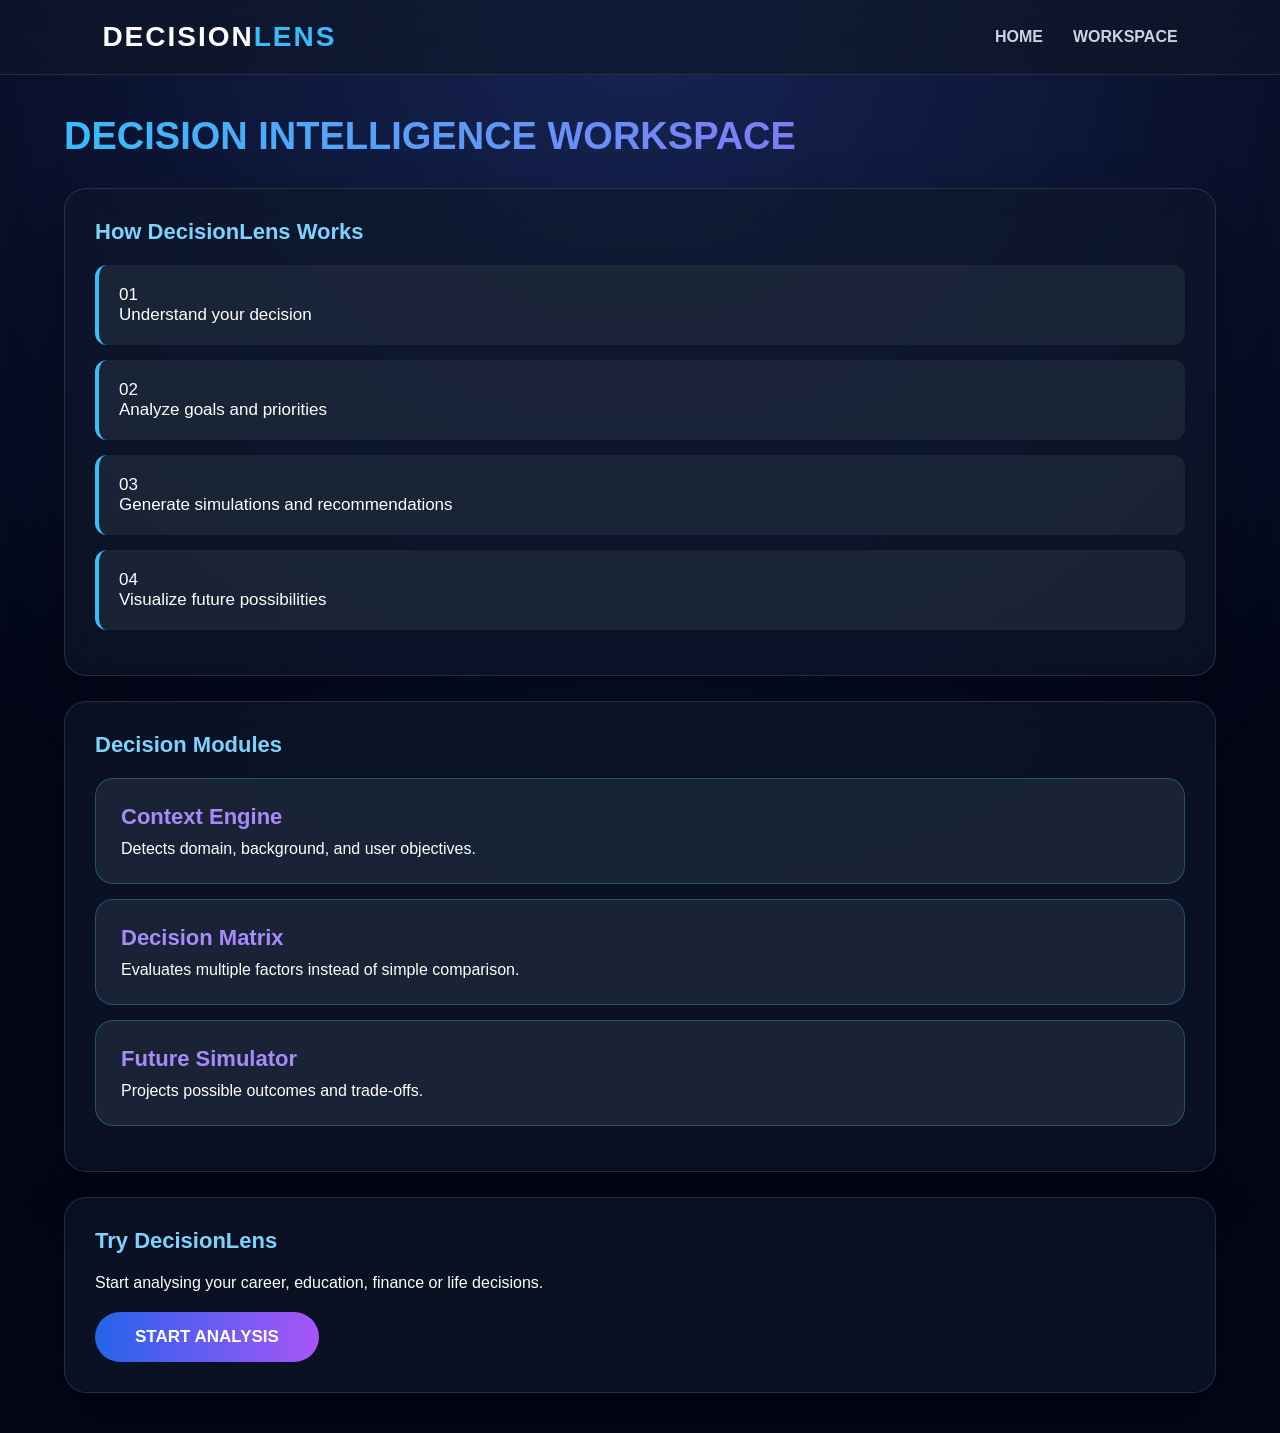
==== commit f657c783: "Update dashboard.html" ====
--- a/frontend/dashboard.html
+++ b/frontend/dashboard.html
@@ -1,68 +1,137 @@
 <!DOCTYPE html>
+
 <html lang="en">
 
+
 <head>
 
+
 <meta charset="UTF-8">
 
-<meta name="viewport" content="width=device-width, initial-scale=1.0">
-
-<title>Decision Workspace | DecisionLens AI</title>
-
-<link rel="stylesheet" href="style.css">
+
+<meta name="viewport"
+content="width=device-width,initial-scale=1.0">
+
+
+<title>
+DecisionLens Workspace
+</title>
+
+
+<link rel="stylesheet"
+href="style.css">
+
 
 </head>
 
 
+
 <body>
 
 
-<nav class="navbar">
-
-<div class="brand">
+
+<nav>
+
+
+<div class="logo">
+
 DECISION<span>LENS</span>
-</div>
-
-
-<div class="navlinks">
-
-<a href="/">Home</a>
-
-<a class="active" href="dashboard.html">
-Workspace
+
+</div>
+
+
+<div class="nav-links">
+
+<a href="/">
+HOME
 </a>
 
-<a href="result.html">
-Results
+
+<a href="/dashboard.html">
+WORKSPACE
 </a>
 
 </div>
 
+
 </nav>
 
 
 
 
-<main class="workspace">
-
-
-<section class="hero">
-
-
-<div class="eyebrow">
-DECISION WORKSPACE
-</div>
+
+
+
+<main class="dashboard">
 
 
 <h1>
-What decision are you trying to make?
+
+DECISION INTELLIGENCE WORKSPACE
+
 </h1>
 
 
-<p>
-Describe your options, goals and priorities.
-DecisionLens AI will analyze the situation and provide a personalized recommendation.
-</p>
+
+
+
+<section class="card">
+
+
+<h2>
+How DecisionLens Works
+</h2>
+
+
+<div class="timeline-item">
+
+01
+
+<br>
+
+Understand your decision
+
+</div>
+
+
+
+<div class="timeline-item">
+
+02
+
+<br>
+
+Analyze goals and priorities
+
+</div>
+
+
+
+
+<div class="timeline-item">
+
+03
+
+<br>
+
+Generate simulations and recommendations
+
+</div>
+
+
+
+
+<div class="timeline-item">
+
+04
+
+<br>
+
+Visualize future possibilities
+
+</div>
+
+
 
 
 </section>
@@ -71,99 +140,71 @@
 
 
 
-<section class="decision-card">
-
-
-<div class="card-header">
-
-<span>
-YOUR DECISION
-</span>
-
-
-<span class="ready">
-● AI READY
-</span>
-
-
-</div>
-
-
-
-
-
-<textarea
-
-id="decisionInput"
-
-placeholder="Example:
-
-
-Should I choose a Machine Learning Engineer job or continue with a PhD?
-
-
-Goal:
-Build a strong AI career.
-
-
-Priorities:
-Career growth, income, research opportunities.
-
-
-Constraints:
-Time, location, financial stability.
-
-
-OR
-
-
-Should I learn Python or Java for my career?
-
-"></textarea>
-
-
-
-
-
-<div class="input-guide">
-
-
-<div>
-
-<strong>
-Include:
-</strong>
-
-<br>
-
-• Options you are comparing
-
-<br>
-
-• Your goal
-
-<br>
-
-• Your priorities
-
-<br>
-
-• Your constraints
-
-
-</div>
-
-
-
-
-<div class="ai-tag">
-
-RAG + AI REASONING
-
-</div>
-
-
-</div>
+
+
+
+<section class="card">
+
+
+<h2>
+Decision Modules
+</h2>
+
+
+
+<div class="future-card">
+
+<h3>
+Context Engine
+</h3>
+
+<p>
+
+Detects domain, background,
+and user objectives.
+
+</p>
+
+</div>
+
+
+
+
+
+<div class="future-card">
+
+<h3>
+Decision Matrix
+</h3>
+
+<p>
+
+Evaluates multiple factors
+instead of simple comparison.
+
+</p>
+
+</div>
+
+
+
+
+
+<div class="future-card">
+
+<h3>
+Future Simulator
+</h3>
+
+<p>
+
+Projects possible outcomes
+and trade-offs.
+
+</p>
+
+</div>
+
 
 
 </section>
@@ -174,62 +215,34 @@
 
 
 
-<section class="analysis-grid">
-
-
-
-<div class="analysis-card">
-
-
-<h3>
-UNDERSTAND
-</h3>
-
-
-<p>
-AI identifies your decision context and compares the available choices.
-</p>
-
-
-</div>
-
-
-
-
-
-<div class="analysis-card">
-
-
-<h3>
-REASON
-</h3>
-
-
-<p>
-Evaluates advantages, disadvantages, risks and possible outcomes.
-</p>
-
-
-</div>
-
-
-
-
-
-<div class="analysis-card">
-
-
-<h3>
-ADVISE
-</h3>
-
-
-<p>
-Generates a recommendation based on your priorities and situation.
-</p>
-
-
-</div>
+<section class="card">
+
+
+<h2>
+
+Try DecisionLens
+
+</h2>
+
+
+<p>
+
+Start analysing your career,
+education, finance or life decisions.
+
+</p>
+
+
+
+<a href="/">
+
+<button>
+
+START ANALYSIS
+
+</button>
+
+</a>
 
 
 
@@ -240,31 +253,6 @@
 
 
 
-
-<button 
-id="analyzeBtn"
-class="analyze-btn">
-
-
-<span id="btnText">
-ANALYZE DECISION
-</span>
-
-
-<span>
-→
-</span>
-
-
-</button>
-
-
-
-
-<div id="errorBox" class="error-box"></div>
-
-
-
 </main>
 
 
@@ -272,25 +260,7 @@
 
 
 
-<footer>
-
-DECISIONLENS AI
-
-<span>
-•
-</span>
-
-PERSONAL DECISION INTELLIGENCE ENGINE
-
-
-</footer>
-
-
-
-
-<script src="script.js"></script>
-
-
 </body>
 
+
 </html>
--- a/frontend/style.css
+++ b/frontend/style.css
@@ -1,1900 +1,712 @@
-@import url('https://fonts.googleapis.com/css2?family=Inter:wght@400;500;600;700;800;900&display=swap');
-
-* {
-    margin: 0;
-    padding: 0;
-    box-sizing: border-box;
-}
-
-:root {
-    --blue: #071bff;
-    --electric: #315cff;
-    --cyan: #00d9ff;
-    --red: #ff1744;
-    --white: #ffffff;
-    --dark: #030817;
-    --panel: rgba(7, 16, 45, 0.88);
-    --panel-light: rgba(12, 27, 67, 0.88);
-    --muted: #aeb9d8;
-    --muted2: #697699;
-    --green: #52ff9a;
-}
-
-html {
-    scroll-behavior: smooth;
-}
-
-body {
-    font-family: Inter, Arial, sans-serif;
-    background:
-        radial-gradient(
-            circle at 15% 10%,
-            rgba(49, 92, 255, .32),
-            transparent 30%
-        ),
-        radial-gradient(
-            circle at 85% 20%,
-            rgba(255, 23, 68, .18),
-            transparent 28%
-        ),
-        radial-gradient(
-            circle at 50% 100%,
-            rgba(0, 217, 255, .10),
-            transparent 35%
-        ),
-        linear-gradient(
-            135deg,
-            #020617,
-            #06134d 48%,
-            #030817
-        );
-
-    color: var(--white);
-    min-height: 100vh;
-    overflow-x: hidden;
-}
-
-
-/* =========================================================
-   BACKGROUND GRID
-========================================================= */
-
-body::before {
-    content: "";
-    position: fixed;
-    inset: 0;
-    pointer-events: none;
-
-    background-image:
-        linear-gradient(
-            rgba(255,255,255,.025) 1px,
-            transparent 1px
-        ),
-        linear-gradient(
-            90deg,
-            rgba(255,255,255,.025) 1px,
-            transparent 1px
-        );
-
-    background-size: 50px 50px;
-
-    z-index: -1;
-}
-
-
-/* =========================================================
-   NAVBAR
-========================================================= */
-
-.navbar {
-    height: 80px;
-
-    display: flex;
-    justify-content: space-between;
-    align-items: center;
-
-    padding: 0 7%;
-
-    border-bottom:
-        1px solid rgba(255,255,255,.10);
-
-    background:
-        rgba(2,6,23,.78);
-
-    backdrop-filter: blur(18px);
-
-    position: relative;
-    z-index: 10;
-}
-
-.brand {
-    font-size: 22px;
-    font-weight: 900;
-    letter-spacing: -1px;
-}
-
-.brand span {
-    color: var(--cyan);
-
-    text-shadow:
-        0 0 15px rgba(0,217,255,.45);
-}
-
-.navlinks {
-    display: flex;
-    gap: 35px;
-}
-
-.navlinks a {
-    color: #aeb9d8;
-
-    text-decoration: none;
-
-    font-size: 13px;
-    font-weight: 700;
-
-    letter-spacing: 1px;
-
-    transition: .25s;
-}
-
-.navlinks a:hover,
-.navlinks a.active {
-    color: white;
-
-    text-shadow:
-        0 0 15px var(--cyan);
-}
-
-
-/* =========================================================
-   HERO
-========================================================= */
-
-.hero {
-    max-width: 1200px;
-    margin: auto;
-
-    padding:
-        110px 7% 80px;
-}
-
-.hero-badge,
-.eyebrow,
-.section-label {
-    color: var(--cyan);
-
-    font-size: 11px;
-    font-weight: 900;
-
-    letter-spacing: 2.5px;
-}
-
-.hero h1 {
-    font-size:
-        clamp(65px, 9vw, 125px);
-
-    line-height: .86;
-
-    letter-spacing: -7px;
-
-    margin:
-        25px 0 35px;
-}
-
-.hero h1 span {
-    color: var(--electric);
-
-    text-shadow:
-        0 0 35px rgba(49,92,255,.5);
-}
-
-.hero p {
-    max-width: 760px;
-
-    color: var(--muted);
-
-    font-size: 18px;
-    line-height: 1.8;
-}
-
-.hero-buttons {
-    display: flex;
-    gap: 15px;
-
-    margin-top: 45px;
-}
-
-
-/* =========================================================
-   BUTTONS
-========================================================= */
-
-.primary-btn,
-.secondary-btn {
-    display: inline-flex;
-
-    align-items: center;
-    justify-content: center;
-
-    text-decoration: none;
-
-    padding:
-        17px 28px;
-
-    font-weight: 900;
-    font-size: 12px;
-
-    letter-spacing: 1.5px;
-
-    border-radius: 8px;
-
-    transition: .25s;
-}
-
-.primary-btn {
-    background:
-        linear-gradient(
-            90deg,
-            #183cff,
-            #008dff
-        );
-
-    color: white;
-
-    box-shadow:
-        0 0 30px
-        rgba(0,110,255,.35);
-}
-
-.primary-btn:hover {
-    transform:
-        translateY(-3px);
-
-    box-shadow:
-        0 0 40px
-        rgba(0,160,255,.6);
-}
-
-.secondary-btn {
-    border:
-        1px solid
-        rgba(255,255,255,.2);
-
-    color: white;
-
-    background:
-        rgba(255,255,255,.04);
-}
-
-.secondary-btn:hover {
-    border-color:
-        var(--cyan);
-
-    color:
-        var(--cyan);
-
-    box-shadow:
-        0 0 20px
-        rgba(0,217,255,.12);
-}
-
-
-/* =========================================================
-   FEATURES
-========================================================= */
-
-.features {
-    max-width: 1200px;
-    margin: auto;
-
-    padding:
-        20px 7% 100px;
-
-    display: grid;
-
-    grid-template-columns:
-        repeat(3,1fr);
-
-    gap: 20px;
-}
-
-.feature-card,
-.mini-card,
-.result-card,
-.recommendation,
-.evidence {
-    background:
-        var(--panel);
-
-    border:
-        1px solid
-        rgba(255,255,255,.12);
-
-    border-radius:
-        16px;
-
-    box-shadow:
-        0 20px 60px
-        rgba(0,0,0,.25);
-
-    backdrop-filter:
-        blur(12px);
-}
-
-.feature-card {
-    padding: 30px;
-
-    transition:
-        .25s;
-}
-
-.feature-card:hover {
-    border-color:
-        var(--cyan);
-
-    transform:
-        translateY(-5px);
-
-    box-shadow:
-        0 20px 60px
-        rgba(0,150,255,.15);
-}
-
-.number,
-.result-number {
-    font-size: 12px;
-    font-weight: 900;
-
-    color:
-        var(--cyan);
-
-    margin-bottom: 30px;
-}
-
-.number.red,
-.result-number.red {
-    color:
-        var(--red);
-}
-
-.feature-card h3 {
-    font-size: 21px;
-
-    margin-bottom: 12px;
-}
-
-.feature-card p {
-    color:
-        var(--muted);
-
-    line-height: 1.7;
-}
-
-
-/* =========================================================
-   WORKSPACE / RESULTS CONTAINER
-========================================================= */
-
-.workspace,
-.results {
-    max-width: 1200px;
-    margin: auto;
-
-    padding:
-        75px 7% 100px;
-}
-
-.page-heading,
-.report-header {
-    display: flex;
-
-    justify-content:
-        space-between;
-
-    align-items:
-        flex-start;
-
-    margin-bottom:
-        35px;
-}
-
-.page-heading h1,
-.report-header h1 {
-    font-size: 48px;
-
-    margin:
-        12px 0;
-
-    letter-spacing:
-        -2px;
-}
-
-.page-heading p,
-.report-header p {
-    color:
-        var(--muted);
-
-    max-width:
-        700px;
-
-    line-height:
-        1.7;
-}
-
-.step {
-    padding:
-        15px 18px;
-
-    border-radius:
-        10px;
-
-    background:
-        rgba(49,92,255,.18);
-
-    border:
-        1px solid
-        rgba(49,92,255,.5);
-
-    color:
-        var(--cyan);
-
-    font-weight:
-        900;
-}
-
-
-/* =========================================================
-   INPUT CARD
-========================================================= */
-
-.decision-card {
-    border:
-        1px solid
-        rgba(49,92,255,.5);
-
-    border-top:
-        3px solid
-        var(--cyan);
-
-    border-radius:
-        16px;
-
-    background:
-        rgba(3,10,32,.92);
-
-    box-shadow:
-        0 0 50px
-        rgba(0,70,255,.12);
-}
-
-.card-top,
-.input-footer {
-    display:
-        flex;
-
-    justify-content:
-        space-between;
-
-    padding:
-        20px 24px;
-
-    font-size:
-        10px;
-
-    font-weight:
-        900;
-
-    letter-spacing:
-        1.8px;
-}
-
-.card-top {
-    color:
-        var(--cyan);
-}
-
-.status-dot {
-    color:
-        var(--green);
-}
-
-textarea {
-    width:
-        100%;
-
-    height:
-        300px;
-
-    resize:
-        vertical;
-
-    background:
-        #050d26;
-
-    border:
-        0;
-
-    border-top:
-        1px solid
-        rgba(255,255,255,.08);
-
-    border-bottom:
-        1px solid
-        rgba(255,255,255,.08);
-
-    outline:
-        none;
-
-    padding:
-        28px;
-
-    color:
-        white;
-
-    font-family:
-        inherit;
-
-    font-size:
-        16px;
-
-    line-height:
-        1.7;
-}
-
-textarea:focus {
-    box-shadow:
-        inset 0 0 25px
-        rgba(0,217,255,.05);
-}
-
-textarea::placeholder {
-    color:
-        #66739a;
-}
-
-.input-footer {
-    color:
-        #697699;
-}
-
-.input-footer span:last-child {
-    color:
-        var(--electric);
-}
-
-
-/* =========================================================
-   OPTIONS
-========================================================= */
-
-.analysis-options {
-    display:
-        grid;
-
-    grid-template-columns:
-        repeat(3,1fr);
-
-    gap:
-        15px;
-
-    margin:
-        20px 0;
-}
-
-.mini-card {
-    padding:
-        20px;
-
-    display:
-        flex;
-
-    flex-direction:
-        column;
-
-    gap:
-        8px;
-}
-
-.mini-card strong {
-    font-size:
-        11px;
-
-    color:
-        var(--cyan);
-
-    letter-spacing:
-        1px;
-}
-
-.mini-card span {
-    color:
-        var(--muted);
-
-    font-size:
-        13px;
-}
-
-
-/* =========================================================
-   ANALYZE BUTTON
-========================================================= */
-
-.analyze-btn {
-    width:
-        100%;
-
-    border:
-        0;
-
-    padding:
-        21px;
-
-    border-radius:
-        9px;
-
-    cursor:
-        pointer;
-
-    color:
-        white;
-
-    background:
-        linear-gradient(
-            90deg,
-            #1738ff,
-            #007cff
-        );
-
-    font-weight:
-        900;
-
-    letter-spacing:
-        2px;
-
-    font-size:
-        13px;
-
-    box-shadow:
-        0 0 35px
-        rgba(0,110,255,.3);
-
-    transition:
-        .25s;
-}
-
-.analyze-btn:hover {
-    box-shadow:
-        0 0 50px
-        rgba(0,200,255,.5);
-
-    transform:
-        translateY(-2px);
-}
-
-.analyze-btn.loading {
-    opacity:
-        .75;
-
-    cursor:
-        wait;
-}
-
-.arrow {
-    margin-left:
-        20px;
-
-    font-size:
-        20px;
-}
-
-.error-box {
-    display:
-        none;
-
-    margin-top:
-        15px;
-
-    padding:
-        15px;
-
-    border:
-        1px solid
-        var(--red);
-
-    border-radius:
-        8px;
-
-    color:
-        #ff718e;
-
-    background:
-        rgba(255,23,68,.08);
-}
-
-
-/* =========================================================
-   RESULT HEADER
-========================================================= */
-
-.report-header {
-    position:
-        relative;
-
-    padding-bottom:
-        25px;
-
-    border-bottom:
-        1px solid
-        rgba(255,255,255,.08);
-}
-
-.report-header h1 {
-    font-size:
-        clamp(38px,5vw,58px);
-
-    line-height:
-        1;
-
-    background:
-        linear-gradient(
-            90deg,
-            #ffffff,
-            #bcd7ff
-        );
-
-    -webkit-background-clip:
-        text;
-
-    -webkit-text-fill-color:
-        transparent;
-}
-
-.report-header p {
-    max-width:
-        760px;
-
-    margin-top:
-        15px;
-
-    font-size:
-        14px;
-
-    line-height:
-        1.8;
-
-    word-break:
-        break-word;
-}
-
-
-/* =========================================================
-   CONFIDENCE
-========================================================= */
-
-.confidence {
-    min-width:
-        160px;
-
-    padding:
-        20px;
-
-    text-align:
-        right;
-
-    border:
-        1px solid
-        rgba(0,217,255,.15);
-
-    border-radius:
-        14px;
-
-    background:
-        rgba(0,217,255,.035);
-
-    box-shadow:
-        inset 0 0 30px
-        rgba(0,217,255,.025);
-}
-
-.confidence span {
-    display:
-        block;
-
-    color:
-        var(--muted);
-
-    font-size:
-        9px;
-
-    letter-spacing:
-        2px;
-
-    font-weight:
-        900;
-}
-
-.confidence strong {
-    color:
-        var(--cyan);
-
-    font-size:
-        38px;
-
-    text-shadow:
-        0 0 20px
-        rgba(0,217,255,.45);
-}
-
-
-/* =========================================================
-   RECOMMENDATION
-========================================================= */
-
-.recommendation {
-    padding:
-        35px;
-
-    margin-bottom:
-        20px;
-
-    border-top:
-        3px solid
-        var(--red);
-
-    position:
-        relative;
-
-    overflow:
-        hidden;
-}
-
-.recommendation::before {
-    content:
-        "";
-
-    position:
-        absolute;
-
-    top:
-        -100px;
-
-    right:
-        -100px;
-
-    width:
-        250px;
-
-    height:
-        250px;
-
-    border-radius:
-        50%;
-
-    background:
-        rgba(255,23,68,.08);
-
-    filter:
-        blur(40px);
-
-    pointer-events:
-        none;
-}
-
-.recommendation h2 {
-    font-size:
-        clamp(22px,3vw,34px);
-
-    margin:
-        15px 0;
-
-    line-height:
-        1.35;
-
-    position:
-        relative;
-}
-
-.recommendation p {
-    color:
-        var(--muted);
-
-    line-height:
-        1.8;
-
-    position:
-        relative;
-}
-
-.recommendation strong {
-    color:
-        var(--cyan);
-}
-
-
-/* =========================================================
-   WINNER / RECOMMENDED OPTION
-========================================================= */
-
-.recommended-option,
-.winner-box {
-    margin:
-        20px 0;
-
-    padding:
-        25px 28px;
-
-    border:
-        1px solid
-        rgba(0,217,255,.30);
-
-    border-left:
-        4px solid
-        var(--cyan);
-
-    border-radius:
-        14px;
-
-    background:
-        linear-gradient(
-            135deg,
-            rgba(0,217,255,.08),
-            rgba(49,92,255,.08)
-        );
-
-    box-shadow:
-        0 0 35px
-        rgba(0,217,255,.08);
-}
-
-.recommended-option small,
-.winner-box small {
-    display:
-        block;
-
-    color:
-        var(--cyan);
-
-    font-size:
-        9px;
-
-    font-weight:
-        900;
-
-    letter-spacing:
-        2px;
-
-    margin-bottom:
-        8px;
-}
-
-.recommended-option h2,
-.winner-box h2 {
-    margin:
-        0;
-
-    font-size:
-        30px;
-
-    color:
-        white;
-}
-
-.recommended-option .winner-score,
-.winner-box .winner-score {
-    color:
-        var(--cyan);
-
-    font-weight:
-        900;
-
-    font-size:
-        14px;
-}
-
-
-/* =========================================================
-   OPTION COMPARISON
-========================================================= */
-
-.option-comparison,
-#optionComparison {
-    display:
-        grid;
-
-    grid-template-columns:
-        repeat(2,1fr);
-
-    gap:
-        18px;
-
-    margin:
-        20px 0 30px;
-}
-
-.option-card {
-    padding:
-        24px;
-
-    border:
-        1px solid
-        rgba(255,255,255,.11);
-
-    border-radius:
-        15px;
-
-    background:
-        rgba(7,16,45,.78);
-
-    transition:
-        .25s;
-
-    position:
-        relative;
-
-    overflow:
-        hidden;
-}
-
-.option-card:hover {
-    transform:
-        translateY(-4px);
-
-    border-color:
-        rgba(49,92,255,.55);
-
-    box-shadow:
-        0 20px 50px
-        rgba(0,50,255,.15);
-}
-
-.option-card.winner {
-    border-color:
-        rgba(0,217,255,.55);
-
-    background:
-        linear-gradient(
-            145deg,
-            rgba(0,217,255,.09),
-            rgba(7,16,45,.9)
-        );
-
-    box-shadow:
-        0 0 35px
-        rgba(0,217,255,.12);
-}
-
-.option-card-top {
-    display:
-        flex;
-
-    align-items:
-        flex-start;
-
-    justify-content:
-        space-between;
-
-    gap:
-        15px;
-}
-
-.option-card h3 {
-    margin-top:
-        9px;
-
-    font-size:
-        20px;
-
-    line-height:
-        1.3;
-
-    word-break:
-        break-word;
-}
-
-.option-score {
-    text-align:
-        right;
-
-    white-space:
-        nowrap;
-}
-
-.option-score strong {
-    font-size:
-        34px;
-
-    color:
-        white;
-}
-
-.option-score span {
-    color:
-        var(--muted2);
-
-    font-size:
-        12px;
-}
-
-.winner-badge,
-.option-badge {
-    display:
-        inline-block;
-
-    padding:
-        5px 8px;
-
-    border-radius:
-        4px;
-
-    font-size:
-        8px;
-
-    font-weight:
-        900;
-
-    letter-spacing:
-        1px;
-}
-
-.winner-badge {
-    color:
-        #031016;
-
-    background:
-        var(--cyan);
-
-    box-shadow:
-        0 0 15px
-        rgba(0,217,255,.35);
-}
-
-.option-badge {
-    color:
-        var(--muted);
-
-    background:
-        rgba(255,255,255,.07);
-}
-
-.score-track {
-    height:
-        6px;
-
-    margin-top:
-        25px;
-
-    background:
-        rgba(255,255,255,.07);
-
-    border-radius:
-        20px;
-
-    overflow:
-        hidden;
-}
-
-.score-fill {
-    height:
-        100%;
-
-    border-radius:
-        inherit;
-
-    background:
-        linear-gradient(
-            90deg,
-            var(--blue),
-            var(--cyan)
-        );
-
-    box-shadow:
-        0 0 15px
-        rgba(0,217,255,.45);
-
-    transition:
-        width 1s ease;
-}
-
-.option-card:not(.winner)
-.score-fill {
-    background:
-        linear-gradient(
-            90deg,
-            #293c9d,
-            #315cff
-        );
-
-    box-shadow:
-        none;
-}
-
-.comparison-empty {
-    grid-column:
-        1 / -1;
-
-    padding:
-        25px;
-
-    text-align:
-        center;
-
-    color:
-        var(--muted);
-
-    border:
-        1px dashed
-        rgba(255,255,255,.15);
-
-    border-radius:
-        12px;
-}
-
-
-/* =========================================================
-   RESULT GRID
-========================================================= */
-
-.result-grid {
-    display:
-        grid;
-
-    grid-template-columns:
-        repeat(2,1fr);
-
-    gap:
-        20px;
-}
-
-.result-card {
-    padding:
-        30px;
-
-    transition:
-        .25s;
-
-    position:
-        relative;
-
-    overflow:
-        hidden;
-}
-
-.result-card::after {
-    content:
-        "";
-
-    position:
-        absolute;
-
-    width:
-        120px;
-
-    height:
-        120px;
-
-    right:
-        -70px;
-
-    bottom:
-        -70px;
-
-    border-radius:
-        50%;
-
-    background:
-        rgba(0,217,255,.05);
-
-    filter:
-        blur(25px);
-}
-
-.result-card:hover {
-    border-color:
-        rgba(49,92,255,.45);
-
-    transform:
-        translateY(-3px);
-}
-
-.result-card h3 {
-    font-size:
-        14px;
-
-    letter-spacing:
-        1.5px;
-
-    margin-bottom:
-        20px;
-}
-
-.result-card ul {
-    padding-left:
-        18px;
-}
-
-.result-card li {
-    color:
-        var(--muted);
-
-    margin-bottom:
-        12px;
-
-    line-height:
-        1.6;
-}
-
-.result-card li::marker {
-    color:
-        var(--cyan);
-}
-
-
-/* =========================================================
-   EVIDENCE
-========================================================= */
-
-.evidence {
-    padding:
-        30px;
-
-    margin-top:
-        20px;
-
-    border-top:
-        2px solid
-        rgba(0,217,255,.35);
-}
-
-.evidence-header {
-    display:
-        flex;
-
-    align-items:
-        center;
-
-    justify-content:
-        space-between;
-
-    gap:
-        20px;
-
-    margin-bottom:
-        10px;
-}
-
-.evidence-status {
-    color:
-        var(--muted);
-
-    font-size:
-        11px;
-
-    line-height:
-        1.6;
-
-    margin:
-        8px 0 15px;
-}
-
-.evidence-count {
-    color:
-        var(--cyan);
-
-    font-size:
-        9px;
-
-    font-weight:
-        900;
-
-    letter-spacing:
-        1.5px;
-}
-
-.evidence-item {
-    padding:
-        22px 0;
-
-    border-bottom:
-        1px solid
-        rgba(255,255,255,.10);
-}
-
-.evidence-item:last-child {
-    border-bottom:
-        0;
-}
-
-.evidence-item.empty {
-    padding:
-        22px;
-
-    border:
-        1px dashed
-        rgba(255,255,255,.12);
-
-    border-radius:
-        10px;
-
-    background:
-        rgba(255,255,255,.02);
-}
-
-.evidence-top {
-    display:
-        flex;
-
-    align-items:
-        center;
-
-    gap:
-        12px;
-}
-
-.evidence-index {
-    color:
-        var(--cyan);
-
-    font-size:
-        10px;
-
-    font-weight:
-        900;
-
-    letter-spacing:
-        1px;
-}
-
-.evidence-title {
-    flex:
-        1;
-}
-
-.evidence-item strong {
-    color:
-        white;
-}
-
-.evidence-item p {
-    color:
-        var(--muted);
-
-    line-height:
-        1.6;
-
-    margin-top:
-        9px;
-}
-
-.evidence-relevance {
-    color:
-        var(--green);
-
-    font-size:
-        8px;
-
-    font-weight:
-        900;
-
-    letter-spacing:
-        1px;
-
-    padding:
-        5px 8px;
-
-    border:
-        1px solid
-        rgba(82,255,154,.25);
-
-    border-radius:
-        4px;
-
-    background:
-        rgba(82,255,154,.05);
-}
-
-.matched-terms {
-    display:
-        flex;
-
-    flex-wrap:
-        wrap;
-
-    gap:
-        6px;
-
-    margin-top:
-        12px;
-}
-
-.matched-terms span {
-    padding:
-        5px 8px;
-
-    border-radius:
-        5px;
-
-    color:
-        var(--cyan);
-
-    background:
-        rgba(0,217,255,.06);
-
-    border:
-        1px solid
-        rgba(0,217,255,.12);
-
-    font-size:
-        9px;
-
-    font-weight:
-        700;
-}
-
-
-/* =========================================================
-   BOTTOM ACTIONS
-========================================================= */
-
-.bottom-actions {
-    display:
-        flex;
-
-    gap:
-        15px;
-
-    margin-top:
-        30px;
-}
-
-
-/* =========================================================
-   FOOTER
-========================================================= */
-
-footer {
-    padding:
-        30px 7%;
-
-    border-top:
-        1px solid
-        rgba(255,255,255,.1);
-
-    text-align:
-        center;
-
-    color:
-        #596687;
-
-    font-size:
-        10px;
-
-    font-weight:
-        800;
-
-    letter-spacing:
-        2px;
-}
-
-footer span {
-    color:
-        var(--red);
-}
-
-
-/* =========================================================
-   ANIMATIONS
-========================================================= */
-
-.results > * {
-    animation:
-        fadeUp .55s ease both;
-}
-
-.results > *:nth-child(2) {
-    animation-delay:
-        .05s;
-}
-
-.results > *:nth-child(3) {
-    animation-delay:
-        .10s;
-}
-
-.results > *:nth-child(4) {
-    animation-delay:
-        .15s;
-}
-
-@keyframes fadeUp {
-
-    from {
-        opacity:
-            0;
-
-        transform:
-            translateY(15px);
-    }
-
-    to {
-        opacity:
-            1;
-
-        transform:
-            translateY(0);
-    }
-
-}
-
-
-/* =========================================================
-   RESPONSIVE
-========================================================= */
-
-@media(max-width:800px) {
-
-    .navbar {
-        padding:
-            0 5%;
-    }
-
-    .navlinks {
-        gap:
-            12px;
-    }
-
-    .navlinks a {
-        font-size:
-            10px;
-    }
-
-    .hero h1 {
-        font-size:
-            65px;
-
-        letter-spacing:
-            -4px;
-    }
-
-    .features,
-    .analysis-options,
-    .result-grid,
-    #optionComparison {
-        grid-template-columns:
-            1fr;
-    }
-
-    .page-heading,
-    .report-header {
-        flex-direction:
-            column;
-
-        gap:
-            20px;
-    }
-
-    .confidence {
-        text-align:
-            left;
-
-        width:
-            100%;
-    }
-
-    .report-header h1,
-    .page-heading h1 {
-        font-size:
-            38px;
-    }
-
-    .recommendation {
-        padding:
-            25px;
-    }
-
-    .recommendation h2 {
-        font-size:
-            24px;
-    }
-
-    .option-card-top {
-        flex-direction:
-            column;
-    }
-
-    .option-score {
-        text-align:
-            left;
-    }
-
-    .bottom-actions {
-        flex-direction:
-            column;
-    }
-
-    .bottom-actions a {
-        width:
-            100%;
-    }
-
-}
-
-
-@media(max-width:480px) {
-
-    .navbar {
-        height:
-            70px;
-    }
-
-    .brand {
-        font-size:
-            17px;
-    }
-
-    .navlinks {
-        gap:
-            8px;
-    }
-
-    .navlinks a {
-        font-size:
-            8px;
-    }
-
-    .workspace,
-    .results {
-        padding:
-            50px 5% 70px;
-    }
-
-    textarea {
-        height:
-            240px;
-
-        padding:
-            20px;
-    }
-
-    .result-card,
-    .evidence {
-        padding:
-            22px;
-    }
-
-    .confidence strong {
-        font-size:
-            32px;
-    }
-
-}
 /* ============================================================
-   DECISIONLENS RESULT UPGRADE
-   ============================================================ */
-
-.report-title span {
-    color: var(--electric);
-    text-shadow: 0 0 25px rgba(49,92,255,.45);
-}
-
-.confidence-box {
-    min-width: 190px;
-    padding: 25px;
-    border: 1px solid rgba(0,217,255,.3);
-    border-radius: 14px;
-    background: rgba(0,217,255,.04);
-    box-shadow: 0 0 35px rgba(0,217,255,.08);
-}
-
-.confidence-box span {
-    display: block;
-    color: var(--muted);
-    font-size: 9px;
-    letter-spacing: 2px;
-    font-weight: 900;
-}
-
-.confidence-box strong {
-    display: block;
-    margin: 8px 0;
-    color: var(--cyan);
-    font-size: 42px;
-    line-height: 1;
-}
-
-.confidence-box small {
-    color: #627095;
-    font-size: 8px;
-    letter-spacing: 1.5px;
-    font-weight: 800;
-}
-
-.recommendation-top {
-    display: flex;
-    justify-content: space-between;
-    align-items: center;
-}
-
-.live-indicator {
-    color: #52ff9a;
-    font-size: 9px;
-    font-weight: 900;
-    letter-spacing: 1.5px;
-}
-
-.live-indicator span {
-    display: inline-block;
-    width: 7px;
-    height: 7px;
-    margin-right: 7px;
-    border-radius: 50%;
-    background: #52ff9a;
-    box-shadow: 0 0 12px #52ff9a;
-}
-
-.card-heading {
-    display: flex;
-    align-items: flex-start;
-    gap: 18px;
-    margin-bottom: 25px;
-}
-
-.card-heading .result-number {
-    margin: 0;
-    font-size: 16px;
-}
-
-.card-label {
-    color: var(--cyan);
-    font-size: 8px;
-    font-weight: 900;
-    letter-spacing: 2px;
-    margin-bottom: 5px;
-}
-
-.red-label {
-    color: var(--red);
-}
-
-.evidence-header {
-    display: flex;
-    justify-content: space-between;
-    align-items: flex-end;
-    margin-bottom: 20px;
-}
-
-.evidence-header h2 {
-    margin-top: 8px;
-    font-size: 25px;
-}
-
-.evidence-status {
-    padding: 9px 13px;
-    border: 1px solid rgba(0,217,255,.25);
-    border-radius: 6px;
-    color: var(--cyan);
-    font-size: 8px;
-    font-weight: 900;
-    letter-spacing: 1.5px;
-}
-
-.evidence-title {
-    color: white;
-    font-weight: 800;
-    font-size: 14px;
-}
-
-@media(max-width:800px) {
-
-    .confidence-box {
-        width: 100%;
-    }
-
-    .recommendation-top,
-    .evidence-header {
-        flex-direction: column;
-        align-items: flex-start;
-        gap: 15px;
-    }
-
-}
+DECISIONLENS AI
+AI DECISION INTELLIGENCE DASHBOARD STYLE
+============================================================ */
+
+
+
+*{
+
+margin:0;
+
+padding:0;
+
+box-sizing:border-box;
+
+font-family:
+"Segoe UI",
+Arial,
+sans-serif;
+
+}
+
+
+
+
+body{
+
+
+background:
+
+radial-gradient(
+circle at top,
+#172554,
+#020617 60%
+);
+
+
+color:white;
+
+min-height:100vh;
+
+}
+
+
+
+
+
+/* =========================
+NAVBAR
+========================= */
+
+
+nav{
+
+
+height:75px;
+
+
+display:flex;
+
+
+justify-content:space-between;
+
+
+align-items:center;
+
+
+padding:0 8%;
+
+
+background:
+
+rgba(15,23,42,.7);
+
+
+backdrop-filter:
+
+blur(20px);
+
+
+border-bottom:
+
+1px solid rgba(255,255,255,.1);
+
+
+}
+
+
+
+.logo{
+
+
+font-size:28px;
+
+
+font-weight:900;
+
+
+letter-spacing:2px;
+
+
+}
+
+
+
+.logo span{
+
+
+color:#38bdf8;
+
+
+}
+
+
+
+.nav-links{
+
+
+display:flex;
+
+
+gap:30px;
+
+
+}
+
+
+
+.nav-links a{
+
+
+text-decoration:none;
+
+
+color:#cbd5e1;
+
+
+font-weight:600;
+
+
+transition:.3s;
+
+
+}
+
+
+
+.nav-links a:hover{
+
+
+color:#38bdf8;
+
+
+}
+
+
+
+
+
+/* =========================
+MAIN DASHBOARD
+========================= */
+
+
+
+.dashboard{
+
+
+width:90%;
+
+
+max-width:1200px;
+
+
+margin:40px auto;
+
+
+}
+
+
+
+.dashboard h1{
+
+
+font-size:38px;
+
+
+margin-bottom:30px;
+
+
+background:
+
+linear-gradient(
+90deg,
+#38bdf8,
+#a855f7
+);
+
+
+-webkit-background-clip:text;
+
+
+color:transparent;
+
+
+}
+
+
+
+
+
+
+/* =========================
+CARDS
+========================= */
+
+
+.card{
+
+
+background:
+
+rgba(15,23,42,.65);
+
+
+border:
+
+1px solid rgba(148,163,184,.2);
+
+
+border-radius:22px;
+
+
+padding:30px;
+
+
+margin-bottom:25px;
+
+
+box-shadow:
+
+0 20px 50px rgba(0,0,0,.35);
+
+
+backdrop-filter:
+
+blur(15px);
+
+
+animation:
+
+fade .5s ease;
+
+
+}
+
+
+
+@keyframes fade{
+
+
+from{
+
+opacity:0;
+
+transform:translateY(20px);
+
+}
+
+
+to{
+
+opacity:1;
+
+transform:none;
+
+}
+
+
+}
+
+
+
+.card h2{
+
+
+font-size:22px;
+
+
+margin-bottom:20px;
+
+
+color:#7dd3fc;
+
+
+}
+
+
+
+
+
+
+/* =========================
+RECOMMENDATION
+========================= */
+
+
+
+.recommendation{
+
+
+border:
+
+2px solid #38bdf8;
+
+
+background:
+
+linear-gradient(
+
+135deg,
+
+rgba(14,165,233,.2),
+
+rgba(168,85,247,.15)
+
+);
+
+
+}
+
+
+
+.recommendation h1{
+
+
+font-size:48px;
+
+
+color:#ffffff;
+
+
+text-shadow:
+
+0 0 25px #38bdf8;
+
+
+}
+
+
+
+
+
+.confidence{
+
+
+margin-top:20px;
+
+
+font-size:18px;
+
+
+}
+
+
+
+.confidence span{
+
+
+display:inline-block;
+
+
+margin-left:15px;
+
+
+padding:10px 25px;
+
+
+border-radius:50px;
+
+
+background:
+
+linear-gradient(
+90deg,
+#22c55e,
+#38bdf8
+);
+
+
+font-weight:900;
+
+
+}
+
+
+
+
+
+/* =========================
+CHARTS
+========================= */
+
+
+canvas{
+
+
+max-height:400px;
+
+
+margin-top:20px;
+
+
+}
+
+
+
+
+
+
+/* =========================
+TIMELINE
+========================= */
+
+
+.timeline-item{
+
+
+padding:20px;
+
+
+margin:15px 0;
+
+
+border-left:
+
+4px solid #38bdf8;
+
+
+background:
+
+rgba(30,41,59,.8);
+
+
+border-radius:12px;
+
+
+font-size:17px;
+
+
+}
+
+
+
+
+
+/* =========================
+FUTURE CARDS
+========================= */
+
+
+.future-card{
+
+
+background:
+
+rgba(30,41,59,.8);
+
+
+padding:25px;
+
+
+border-radius:18px;
+
+
+margin:15px 0;
+
+
+border:
+
+1px solid rgba(56,189,248,.3);
+
+
+}
+
+
+
+.future-card h3{
+
+
+color:#a78bfa;
+
+
+font-size:22px;
+
+
+margin-bottom:10px;
+
+
+}
+
+
+
+
+
+
+
+/* =========================
+LISTS
+========================= */
+
+
+ul{
+
+
+padding-left:25px;
+
+
+}
+
+
+
+li{
+
+
+margin:12px 0;
+
+
+font-size:16px;
+
+
+color:#e2e8f0;
+
+
+}
+
+
+
+
+
+
+/* =========================
+HOME INPUT
+========================= */
+
+
+textarea,
+input{
+
+
+width:100%;
+
+
+padding:18px;
+
+
+border-radius:15px;
+
+
+border:
+
+1px solid rgba(255,255,255,.2);
+
+
+background:
+
+rgba(15,23,42,.8);
+
+
+color:white;
+
+
+font-size:16px;
+
+
+}
+
+
+
+button{
+
+
+margin-top:20px;
+
+
+padding:15px 40px;
+
+
+border:none;
+
+
+border-radius:50px;
+
+
+background:
+
+linear-gradient(
+
+90deg,
+
+#2563eb,
+
+#a855f7
+
+);
+
+
+color:white;
+
+
+font-size:17px;
+
+
+font-weight:bold;
+
+
+cursor:pointer;
+
+
+transition:.3s;
+
+
+}
+
+
+
+button:hover{
+
+
+transform:translateY(-3px);
+
+
+box-shadow:
+
+0 0 30px #38bdf8;
+
+
+}
+
+
+
+
+
+/* =========================
+ERROR
+========================= */
+
+
+#errorBox{
+
+
+margin-top:15px;
+
+
+color:#f87171;
+
+
+font-weight:bold;
+
+
+}
+
+
+
+
+
+
+/* =========================
+MOBILE
+========================= */
+
+
+@media(max-width:700px){
+
+
+nav{
+
+
+padding:0 20px;
+
+
+}
+
+
+.dashboard{
+
+
+width:95%;
+
+
+}
+
+
+.dashboard h1{
+
+
+font-size:28px;
+
+
+}
+
+
+.recommendation h1{
+
+
+font-size:32px;
+
+
+}
+
+
+}
